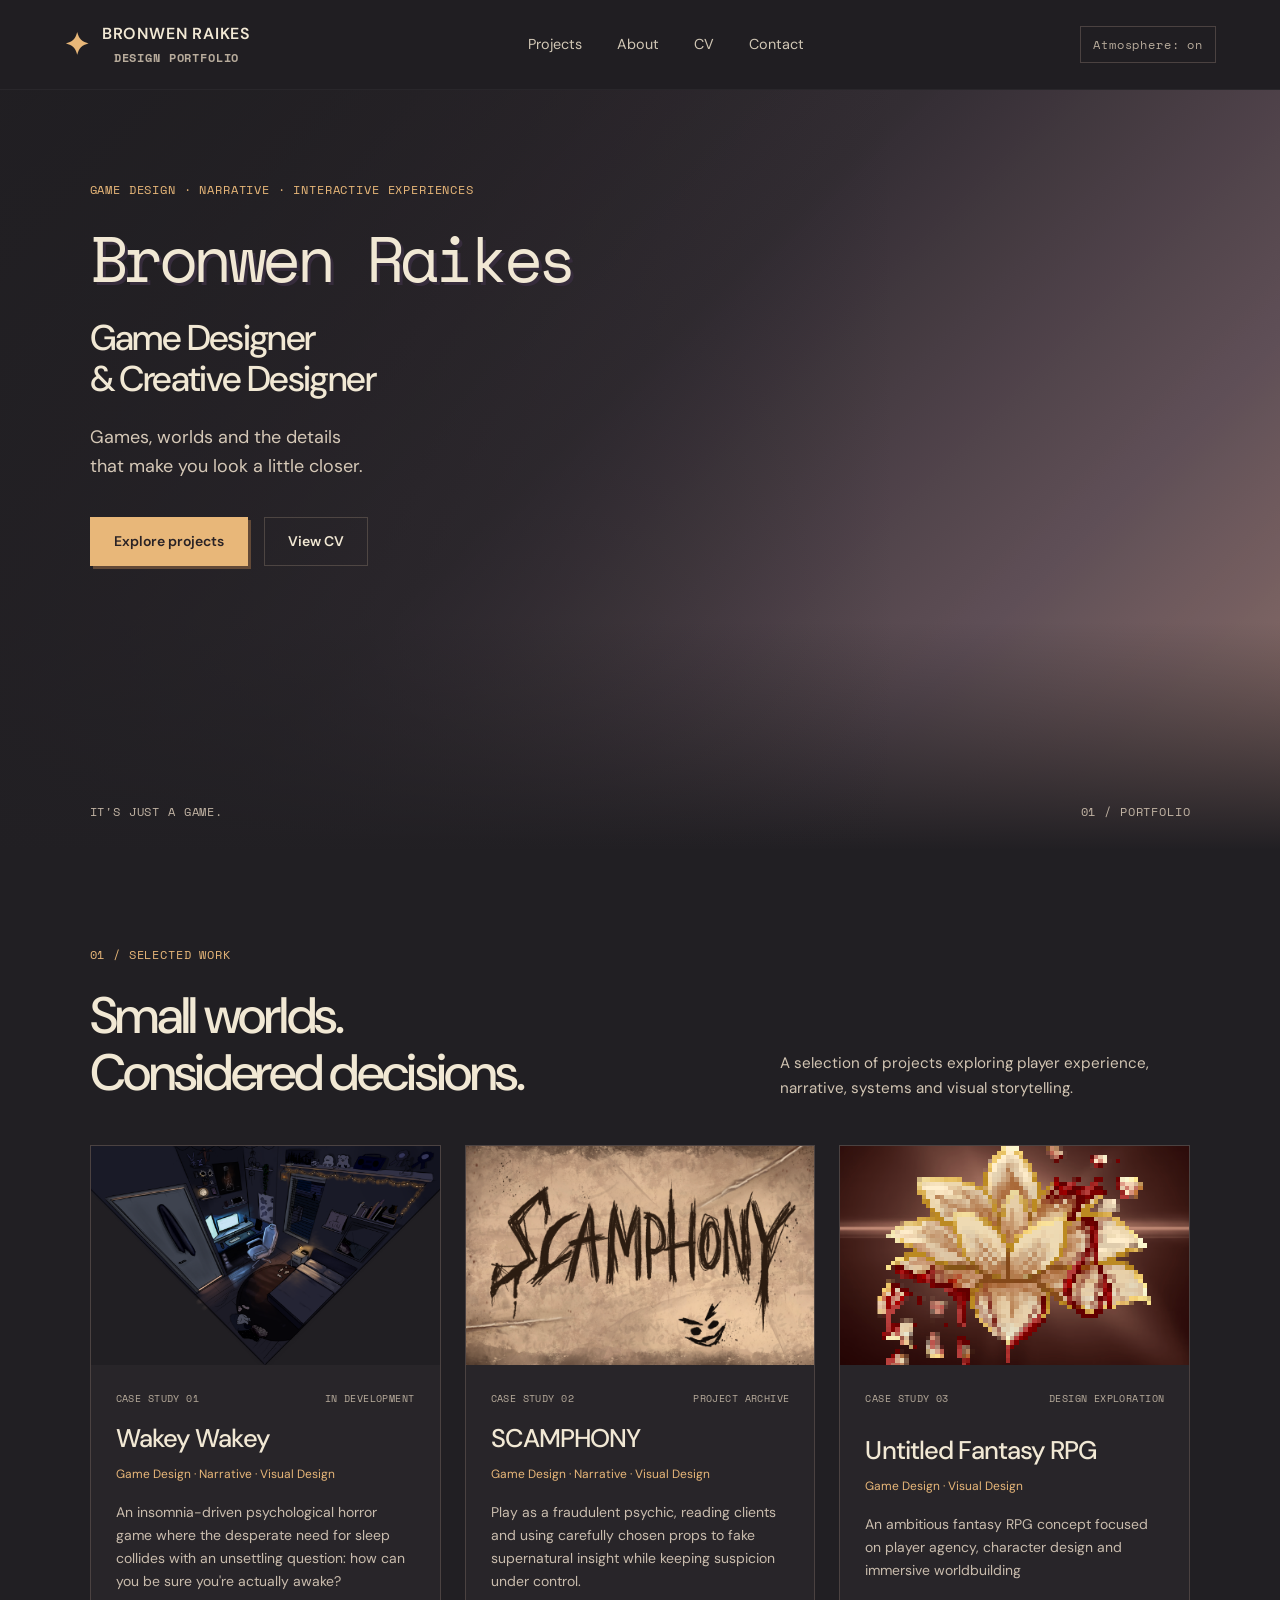
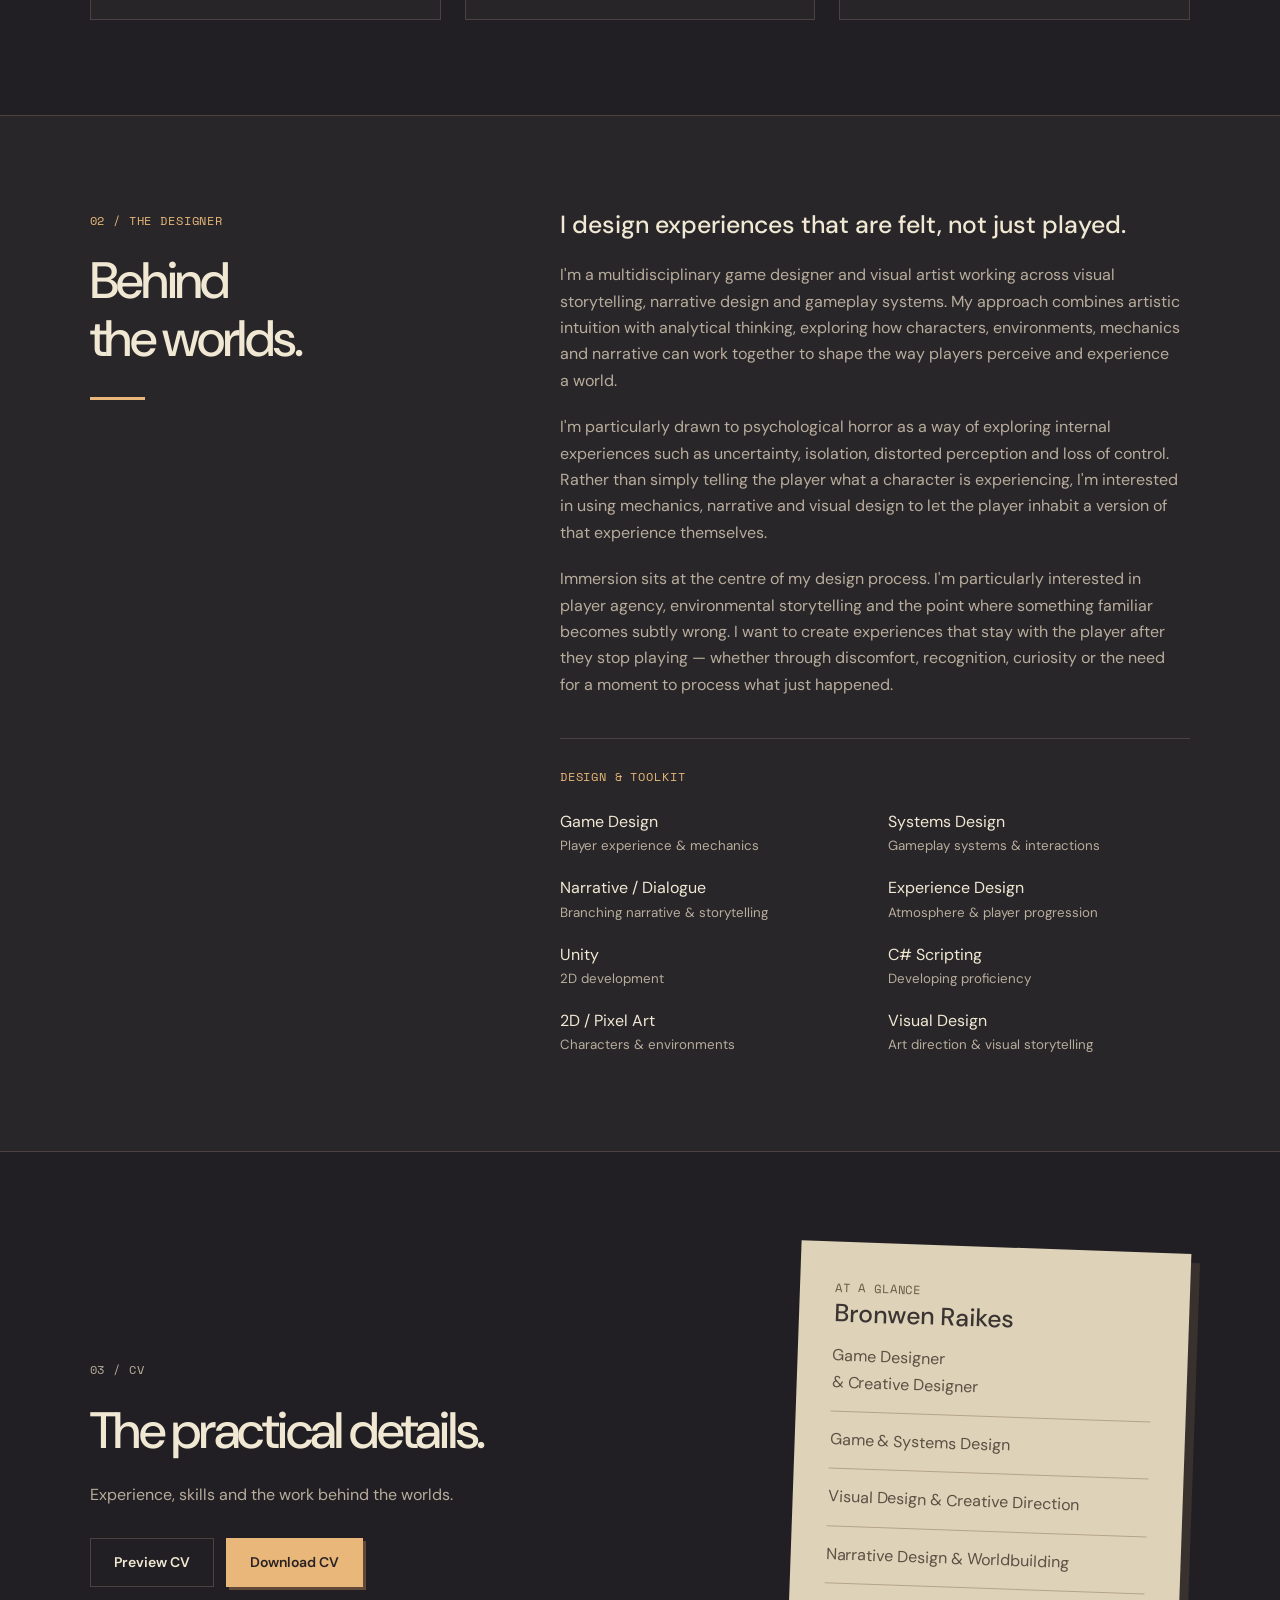
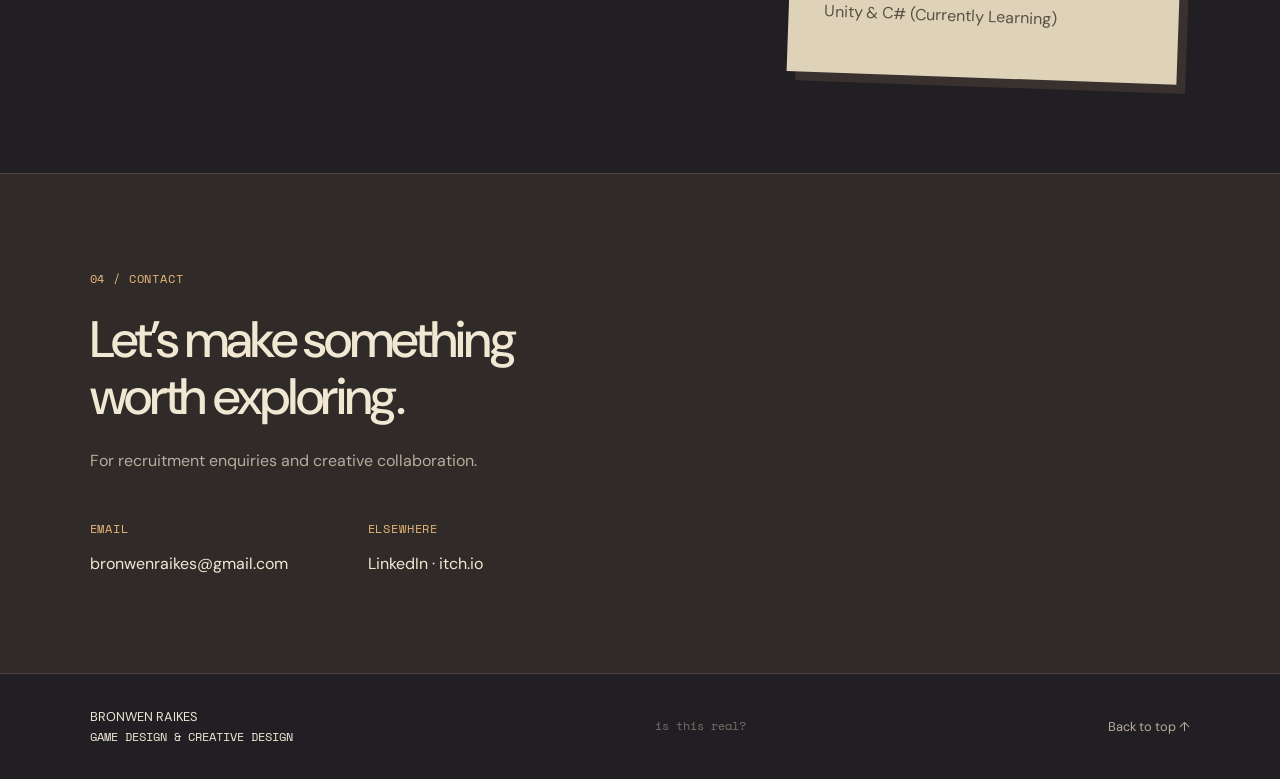
==== index.html @ 789e375d "adding cv to portfolio" ====
<!DOCTYPE html>
<html lang="en">

<head>
  <meta charset="UTF-8">
  <meta name="viewport" content="width=device-width, initial-scale=1.0">

  <title>Bronwen Raikes | Game Design Portfolio</title>

  <link rel="stylesheet" href="style.css">
</head>

<body id="top">

  <a class="skip" href="#main">Skip to content</a>


  <!-- NAVIGATION -->

  <header class="nav">

    <a class="wordmark" href="index.html">
      <span class="mark">✦</span>

      <span>
        BRONWEN RAIKES
        <small class="mini">DESIGN PORTFOLIO</small>
      </span>
    </a>

    <nav aria-label="Main navigation">
      <a href="#projects">Projects</a>
      <a href="#about">About</a>
      <a href="#cv">CV</a>
      <a href="#contact">Contact</a>
    </nav>

    <button class="atmosphere" id="atmosphere" type="button">
      Atmosphere: on
    </button>

  </header>


  <main id="main">


    <!-- HERO -->

    <section class="hero">

      <div class="hero-art" aria-hidden="true"></div>
      <div class="hero-shade" aria-hidden="true"></div>

      <div class="hero-copy">

        <p class="eyebrow">
          GAME DESIGN · NARRATIVE · INTERACTIVE EXPERIENCES
        </p>

        <h1>Bronwen Raikes</h1>

        <h2>
          Game Designer<br>
          &amp; Creative Designer
        </h2>

        <p class="hero-intro">
          Games, worlds and the details<br>
          that make you look a little closer.
        </p>

       
        <div class="hero-actions">

          <a class="button primary" href="#projects">
            Explore projects
          </a>

          <a class="button quiet"
            href="CV_Bronwen_Raikes.pdf"
            target="_blank"
            rel="noopener noreferrer">
            View CV
          </a>

        </div>


      </div>

      <div class="hero-bottom">
        <span>IT'S JUST A GAME.</span>
        <span class="scene-note">01 / PORTFOLIO</span>
      </div>

    </section>


    <!-- PROJECTS -->

    <section class="section" id="projects">

      <div class="section-heading">

        <div>
          <p class="eyebrow">01 / SELECTED WORK</p>

          <h2>
            Small worlds.<br>
            Considered decisions.
          </h2>
        </div>

        <p>
          A selection of projects exploring player experience,
          narrative, systems and visual storytelling.
        </p>

      </div>


      <div class="projects-grid">


        <!-- PROJECT 01 -->

        <a class="project-card" href="projects/project-1.html">

          <div class="project-media">
              <img src="Media/Wakey Wakey/Room.png"
              alt="Wakey Wakey game artwork"
              class="project-thumbnail">
            <span class="media-label">
              PROJECT 01
            </span>

          
            <span class="view">
              View case study →
            </span>

          </div>

          <div class="project-info">

            <div class="card-top">
              <span>CASE STUDY 01</span>
              <span>IN DEVELOPMENT</span>
            </div>

            <h3>Wakey Wakey</h3>

            <p class="role">
              Game Design · Narrative · Visual Design
            </p>

            <p>
              An insomnia-driven psychological horror game where the desperate need for sleep 
              collides with an unsettling question: how can you be sure you're actually awake?
            </p>

            <div class="tags">
              <span>Unity</span>
              <span>2D</span>
              <span>Game Design</span>
              <span>Psychological Horror</span>
            </div>

          </div>

        </a>


        <!-- PROJECT 02 -->

        <a class="project-card" href="projects/project-2.html">

        <div class="project-media media-2">
    <img src="Media/scamphony/TITLE.png"
         alt="SCAMPHONY game artwork"
         class="project-thumbnail">

    <span class="media-label">PROJECT 02</span>

    <span class="view">View case study →</span>
</div>

          <div class="project-info">

            <div class="card-top">
              <span>CASE STUDY 02</span>
              <span>PROJECT ARCHIVE</span>
            </div>

            <h3>SCAMPHONY</h3>

            <p class="role">
              Game Design · Narrative · Visual Design
            </p>

            <p>
              Play as a fraudulent psychic, reading clients and using carefully chosen props 
              to fake supernatural insight while keeping suspicion under control.
            </p>

            <div class="tags">
              <span>Game Design</span>
              <span>Narrative</span>
              <span>Worldbuilding</span>
            </div>

          </div>

        </a>


        <!-- PROJECT 03 -->

        <a class="project-card" href="projects/project-3.html">

          <div class="project-media media-3">
            <img src="Media/rpg-logo.png" alt="Pixel-art flower emblem from the fantasy RPG" 
                class="project-thumbnail">
            <span class="media-label">
              PROJECT 03
            </span>

            <span class="media-center">
              UNTITLED FANTASY RPG
              <small>Visual and interactive development</small>
            </span>

            <span class="view">
              View case study →
            </span>

          </div>

          <div class="project-info">

            <div class="card-top">
              <span>CASE STUDY 03</span>
              <span>DESIGN EXPLORATION</span>
            </div>

            <h3><h3>Untitled Fantasy RPG</h3></h3>

            <p class="role">
              Game Design · Visual Design
            </p>

            <p>
              An ambitious fantasy RPG concept focused on player agency, 
              character design and immersive worldbuilding
            </p>

            <div class="tags">
              <span>Visual Design</span>
              <span>Interaction</span>
              <span>2D Art</span>
            </div>

          </div>

        </a>

      </div>

    </section>


    <!-- ABOUT -->

    <section class="section about" id="about">

      <div class="about-title">

        <p class="eyebrow">
          02 / THE DESIGNER
        </p>

        <h2>
          Behind<br>
          the worlds.
        </h2>

        <span class="little-rule"></span>

      </div>


      <div class="about-copy">

        <h3>
          I design experiences that are felt, not just played.
        </h3>

        <p>
         I'm a multidisciplinary game designer and visual artist working across visual storytelling, 
         narrative design and gameplay systems. My approach combines artistic intuition with 
         analytical thinking, exploring how characters, environments, mechanics and narrative 
         can work together to shape the way players perceive and experience a world.
        </p>

        <p>
         I'm particularly drawn to psychological horror as a way of exploring internal experiences 
         such as uncertainty, isolation, distorted perception and loss of control. Rather than 
         simply telling the player what a character is experiencing, I'm interested in using 
         mechanics, narrative and visual design to let the player inhabit a version of that 
         experience themselves.
        </p>

        <p>
          Immersion sits at the centre of my design process. 
          I'm particularly interested in player agency, environmental storytelling 
          and the point where something familiar becomes subtly wrong. I want to create 
          experiences that stay with the player after they stop playing — whether through 
          discomfort, recognition, curiosity or the need for a moment to process what just happened.
        </p>
    


        <!-- SKILLS -->

        <div class="skills">

          <p class="eyebrow">
            DESIGN &amp; TOOLKIT
          </p>

          <div>

            <span>
              Game Design
              <small>Player experience &amp; mechanics</small>
            </span>

            <span>
              Systems Design
              <small>Gameplay systems &amp; interactions</small>
            </span>

            <span>
              Narrative / Dialogue
              <small>Branching narrative &amp; storytelling</small>
            </span>

            <span>
              Experience Design
              <small>Atmosphere &amp; player progression</small>
            </span>

            <span>
              Unity
              <small>2D development</small>
            </span>

            <span>
              C# Scripting
              <small>Developing proficiency</small>
            </span>

            <span>
              2D / Pixel Art
              <small>Characters &amp; environments</small>
            </span>

            <span>
              Visual Design
              <small>Art direction &amp; visual storytelling</small>
            </span>

          </div>

        </div>

      </div>

    </section>


    <!-- CV -->

    <section class="section cv" id="cv">

      
      <div>

        <p class="eyebrow">
          03 / CV
        </p>

        <h2>
          The practical details.
        </h2>

        <p>
          Experience, skills and the work behind the worlds.
        </p>

        <div class="cv-actions">

          <a class="button quiet"
            href="CV_Bronwen_Raikes.pdf"
            target="_blank"
            rel="noopener noreferrer">
            Preview CV
          </a>

          <a class="button primary"
            href="CV_Bronwen_Raikes.pdf"
            download="Bronwen_Raikes_CV.pdf">
            Download CV
          </a>

        </div>

      </div>



      <div class="cv-sheet">

        <span class="eyebrow">
          AT A GLANCE
        </span>

        <h3>Bronwen Raikes</h3>

        <p>
          Game Designer<br>
          &amp; Creative Designer
        </p>

        <hr>

        <p>Game &amp; Systems Design</p>

        <hr>

        <p>Visual Design &amp; Creative Direction</p>

        <hr>

        <p>Narrative Design &amp; Worldbuilding</p>

        <hr>

        <p>Unity &amp; C# (Currently Learning)</p>



      </div>

    </section>


    <!-- CONTACT -->

    <section class="section contact" id="contact">

      <p class="eyebrow">
        04 / CONTACT
      </p>

      <h2>
        Let’s make something<br>
        worth exploring.
      </h2>

      <p>
        For recruitment enquiries and creative collaboration.
      </p>

      <div class="contact-details">

        <div>
          <span>EMAIL</span>
          <p>
            <a href="mailto:bronwenraikes@gmail.com">bronwenraikes@gmail.com</a>
          </p>
        </div>

        <div>
          <span>ELSEWHERE</span>
          <p>LinkedIn · itch.io</p>
        </div>

      </div>

    </section>


  </main>


  <!-- FOOTER -->

  <footer>

    <a href="index.html">
      BRONWEN RAIKES
      <span>GAME DESIGN &amp; CREATIVE DESIGN</span>
    </a>

   <span class="world-note" id="world-note"></span>

    <a href="#top">
      Back to top ↑
    </a>

  </footer>


  <script src="script.js"></script>

</body>
</html>
---- style.css ----
@import url('https://fonts.googleapis.com/css2?family=DM+Sans:wght@400;500;600;700&family=Space+Mono:wght@400;700&display=swap');
/* COLORS / VARIABLES */
:root {
    --bg: #211f23;
    --surface: #2b282b;
    --cream: #f1e8d4;
    --muted: #b8ac9c;
    --amber: #e8b779;
    --line: #4b4241;
    --green: #92977c;
}
/* BASIC PAGE STYLES */
* {
    box-sizing: border-box;
}

html {
    scroll-behavior: smooth;
    scroll-padding-top: 100px;
}

body {
    margin: 0;
    background: var(--bg);
    color: var(--cream);
    font-family: 'DM Sans', sans-serif;
    font-size: 16px;
    line-height: 1.65;
}

a {
    color: inherit;
    text-decoration: none;
}

button {
    font: inherit;
}

h1,
h2,
h3,
p {
    margin: 0;
}

h1,
h2,
h3 {
    line-height: 1.12;
    font-weight: 500;
}

h2 {
    font-size: clamp(2.25rem, 4vw, 3.4rem);
    letter-spacing: -.045em;
}

h3 {
    font-size: 1.55rem;
}

a:focus-visible,
button:focus-visible {
    outline: 2px solid var(--amber);
    outline-offset: 6px;
}

::selection {
    background: var(--amber);
    color: var(--bg);
}
/* SMALL TEXT STYLES */
.eyebrow,
.mini,
.card-top,
.tags,
.media-label,
.media-center,
.view,
.hero-bottom,
.atmosphere,
.contact-details > div > span {
    font-family: 'Space Mono', monospace;
    font-size: .75rem;
    letter-spacing: .07em;
}

.eyebrow {
    color: var(--amber);
    margin-bottom: 22px;
}

.muted {
    color: var(--muted);
}
/* NAVIGATION */
.nav {
    height: 90px;
    display: flex;
    align-items: center;
    justify-content: space-between;
    padding: 0 5%;
    background: #211f23f5;
    position: sticky;
    top: 0;
    z-index: 10;
    border-bottom: 1px solid #ffffff0a;
}

.wordmark {
    font-size: 1rem;
    font-weight: 600;
    letter-spacing: .05em;
    display: flex;
    align-items: center;
    gap: 12px;
}

.mark {
    color: var(--amber);
    font-size: 30px;
}

.mini {
    display: block;
    color: var(--muted);
    margin-left: 12px;
}

.nav nav {
    display: flex;
    gap: 35px;
}

.nav nav a {
    font-size: .9rem;
    color: #d2c8b6;
    padding: 10px 0;
    position: relative;
}

.nav nav a:after {
    content: '';
    position: absolute;
    bottom: 4px;
    left: 0;
    width: 0;
    height: 2px;
    background: var(--amber);
    transition: width .2s;
}

.nav nav a:hover:after {
    width: 100%;
}

.atmosphere {
    background: none;
    color: var(--muted);
    border: 1px solid var(--line);
    padding: 8px 12px;
    cursor: pointer;
}
/* HERO */
.hero {
    height: min(760px, calc(100svh - 90px));
    min-height: 590px;
    position: relative;
    overflow: hidden;
}

.hero-art {
    position: absolute;
    inset: 0;
    background:
        linear-gradient(
            180deg,
            transparent 0 54%,
            #17171d 55% 100%
        ),
        radial-gradient(
            circle at 72% 34%,
            #e6b87c55 0 2%,
            transparent 3%
        ),
        linear-gradient(
            180deg,
            #4b4a62 0%,
            #756270 42%,
            #b07a69 63%,
            #29242a 64%
        );
    image-rendering: pixelated;
}

.hero-art:before {
    content: "";
    position: absolute;
    left: 57%;
    bottom: 17%;
    width: 270px;
    height: 235px;
    background: #28242a;
    box-shadow:
        -170px 45px 0 -35px #302b2d,
        220px 65px 0 -55px #242227;
}

.hero-art:after {
    content: "";
    position: absolute;
    left: 61%;
    bottom: 28%;
    width: 34px;
    height: 42px;
    background: #e8b779;
    box-shadow:
        70px 0 #d99c61,
        140px 18px #e8b779,
        -145px 55px #d99c61,
        225px 72px #e8b779;
}

.hero-shade {
    position: absolute;
    inset: 0;
    background:
        linear-gradient(
            90deg,
            #211f23dd 0%,
            #211f2370 38%,
            transparent 70%
        ),
        linear-gradient(
            0deg,
            #211f23 0%,
            transparent 30%
        );
}

.hero-copy {
    position: relative;
    padding: 90px 7% 80px;
    width: 70%;
    max-width: 1000px;
}

.hero h1 {
    font-family: 'Space Mono', monospace;
    font-size: clamp(2.7rem, 5vw, 5rem);
    letter-spacing: -.07em;
    margin-bottom: 25px;
    text-shadow: 3px 3px #362c3c;
}

.hero h2 {
    font-size: clamp(1.55rem, 2.8vw, 2.5rem);
}

.hero-intro {
    margin-top: 24px;
    color: #d5c8b7;
    font-size: 1.125rem;
}

.hero-actions {
    display: flex;
    gap: 16px;
    margin-top: 35px;
}
/* BUTTONS */
.button {
    display: inline-flex;
    justify-content: center;
    align-items: center;
    min-height: 48px;
    padding: 12px 23px;
    border: 1px solid var(--line);
    font-size: .875rem;
    font-weight: 600;
    transition: .2s;
    cursor: pointer;
}

.button:hover {
    background: #ffffff09;
    transform: translateY(-2px);
}

.button.primary {
    background: var(--amber);
    color: #292225;
    border-color: var(--amber);
    box-shadow: 3px 3px 0 #624937;
}

.button.quiet {
    border-color: #9d897955;
}

.disabled {
    pointer-events: none;
    opacity: .5;
}

.hero-bottom {
    position: absolute;
    bottom: 28px;
    left: 7%;
    right: 7%;
    display: flex;
    justify-content: space-between;
    color: #c2b4a4;
}
/* GENERAL SECTIONS */
.section {
    padding: 95px 7%;
}

.section-heading {
    display: flex;
    justify-content: space-between;
    align-items: flex-end;
    gap: 40px;
    margin-bottom: 44px;
}

.section-heading > p {
    max-width: 410px;
    color: #d2c5b3;
    font-size: .95rem;
}
/* PROJECT CARDS */
.projects-grid {
    display: grid;
    grid-template-columns: repeat(3, 1fr);
    gap: 25px;
}

.project-card {
    display: block;
    border: 1px solid var(--line);
    background: var(--surface);
    transition: .25s;
}

.project-card:hover {
    transform: translateY(-6px);
    border-color: var(--amber);
}

.project-media {
    height: 235px;
    position: relative;
    overflow: hidden;
    background:
        repeating-linear-gradient(
            0deg,
            transparent 0 39px,
            #d2b99209 40px
        ),
        repeating-linear-gradient(
            90deg,
            transparent 0 39px,
            #d2b99209 40px
        ),
        #3c363a;
}

.media-2 {
    background-color: #353c36;
}

.media-3 {
    background-color: #493a36;
}

.media-label {
    position: absolute;
    left: 20px;
    top: 18px;
    color: #d9c6ac;
}

.media-center {
    position: absolute;
    inset: 35% 20px auto;
    text-align: center;
    letter-spacing: .13em;
    color: #dac9af;
}

.media-center small {
    display: block;
    font-family: 'DM Sans';
    font-size: .8rem;
    letter-spacing: 0;
    margin-top: 14px;
    color: #b0a18f;
}

.view {
    position: absolute;
    bottom: 16px;
    right: 18px;
    background: #201f2380;
    padding: 6px 12px;
    color: var(--amber);
}

.project-info {
    padding: 24px;
}

.card-top {
    display: flex;
    justify-content: space-between;
    color: var(--muted);
    gap: 6px;
    margin-bottom: 18px;
}

.project-info h3 {
    margin-bottom: 10px;
}

.project-info p {
    color: var(--muted);
    font-size: .875rem;
}

.project-info .role {
    color: var(--cream);
    font-size: .8rem;
    margin-bottom: 12px;
}

.tags {
    display: flex;
    gap: 6px;
    flex-wrap: wrap;
    margin-top: 22px;
}

.tags span {
    border: 1px solid #71635555;
    padding: 3px 8px;
}
/* ABOUT */
.about {
    display: grid;
    grid-template-columns: 1fr 1.75fr;
    gap: 10%;
    background: #282629;
    border-top: 1px solid var(--line);
    border-bottom: 1px solid var(--line);
}

.little-rule {
    display: block;
    width: 55px;
    height: 3px;
    background: var(--amber);
    margin-top: 30px;
}

.about-copy h3 {
    margin-bottom: 24px;
}

.about-copy > p {
    color: var(--muted);
    margin-bottom: 20px;
    max-width: 620px;
}

.skills {
    margin-top: 40px;
    padding-top: 28px;
    border-top: 1px solid var(--line);
}

.skills > div {
    display: grid;
    grid-template-columns: repeat(2, 1fr);
    gap: 18px 25px;
}

.skills small {
    display: block;
    color: var(--muted);
}
/* CV */
.cv {
    display: grid;
    grid-template-columns: 1.5fr 1fr;
    gap: 10%;
    align-items: center;
}

.cv p {
    margin-top: 22px;
    color: var(--muted);
}

.cv-actions {
    display: flex;
    gap: 12px;
    flex-wrap: wrap;
    margin-top: 30px;
}

.cv-sheet {
    background: #ded2b8;
    color: #3a3432;
    padding: 32px 35px;
    box-shadow: 9px 9px 0 #38312e;
    transform: rotate(2deg);
    max-width: 390px;
}

.cv-sheet .eyebrow {
    color: #685744;
}

.cv-sheet p {
    color: #5b5044;
    margin: 15px 0;
}

.cv-sheet hr {
    border: 0;
    border-top: 1px solid #b5a48c;
}
/* CONTACT */
.contact {
    background: #302b29;
    border-top: 1px solid var(--line);
}

.contact > p:not(.eyebrow) {
    margin-top: 23px;
    color: var(--muted);
}

.contact-details {
    display: flex;
    gap: 80px;
    margin-top: 40px;
}

.contact-details > div > span {
    color: var(--amber);
}

.contact-details p {
    margin-top: 10px;
}
/* FOOTER */
footer {
    padding: 32px 7%;
    display: flex;
    justify-content: space-between;
    gap: 25px;
    align-items: center;
    border-top: 1px solid var(--line);
    font-size: .8rem;
    color: var(--muted);
}

footer > a:first-child {
    color: var(--cream);
}

footer span {
    display: block;
    font-family: 'Space Mono', monospace;
    font-size: .75rem;
}

.world-note {
    opacity: .55;
}

.skip {
    position: fixed;
    top: -100px;
    z-index: 20;
    padding: 12px;
    background: var(--amber);
    color: var(--bg);
}

.skip:focus {
    top: 10px;
}
/* CASE STUDY */
.study-hero {
    padding: 55px 7% 60px;
    background: linear-gradient(120deg, #3d333a, #28292b);
}

.back {
    font-size: .875rem;
    display: block;
    color: var(--muted);
    margin-bottom: 40px;
}

.study-hero h1 {
    font-size: clamp(2.3rem, 5vw, 4.5rem);
}

.study-hero > p:not(.eyebrow) {
    margin-top: 25px;
    max-width: 650px;
    color: var(--muted);
}

.study-layout {
    display: grid;
    grid-template-columns: 220px minmax(0, 1fr);
    gap: 70px;
    padding: 70px 7%;
}

.study-layout aside {
    position: sticky;
    top: 130px;
    align-self: start;
    border-left: 1px solid var(--line);
    padding-left: 22px;
}

.study-layout aside a {
    display: block;
    font-size: .8rem;
    color: var(--muted);
    margin: 13px 0;
}

.study-section {
    padding: 15px 0 40px;
    margin-bottom: 25px;
    border-bottom: 1px solid var(--line);
}

.study-section h2 {
    font-size: 2rem;
}
/* Space between subsections inside Design Decisions */
.study-section h3 {
    margin-top: 48px;
}

.placeholder {
    color: var(--muted);
    margin-top: 24px;
    max-width: 750px;
}

.study-media > div {
    height: 300px;
    display: grid;
    place-items: center;
    background: #353134;
    border: 1px dashed #756151;
    font-family: 'Space Mono';
    font-size: .75rem;
    text-align: center;
    padding: 25px;
    color: var(--amber);
}
/* SCAMPHONY */
.scamphony-hero {
    background: none;
    padding-top: 35px;
    padding-bottom: 35px;
}

.scamphony-title {
    position: relative;
    isolation: isolate;
    display: flex;
    align-items: center;
    justify-content: center;
    box-sizing: border-box;
    width: 100%;
    max-width: 1150px;
    min-height: 330px;
    margin: 30px auto;
    padding: 40px 30px;
}

.scamphony-title::before {
    content: "";
    position: absolute;
    inset: 0;
    background: url("Media/scamphony/scamphony-paper.png")
                center / cover no-repeat;
    -webkit-mask-image: linear-gradient(
        to right,
        transparent 0%,
        black 12%,
        black 88%,
        transparent 100%
    );
    mask-image: linear-gradient(
        to right,
        transparent 0%,
        black 12%,
        black 88%,
        transparent 100%
    );
    z-index: -1;
}

.scamphony-title img {
    display: block;
    width: 90%;
    max-width: 850px;
    height: auto;
    margin: 0 auto;
}
/* ATMOSPHERE / UNEASY EFFECTS */
.ambient-off * {
    animation: none !important;
    transition: none !important;
}

.uneasy .hero-art {
    filter: saturate(.7) contrast(1.05);
}
/* TABLET */
@media (max-width: 1000px) {
    .mini {
        display: none;
    }
    .nav nav {
        gap: 22px;
    }
    .hero-copy {
        width: 85%;
    }
    .section {
        padding: 70px 6%;
    }
    .projects-grid {
        gap: 15px;
    }
    .study-layout {
        gap: 35px;
        grid-template-columns: 190px 1fr;
    }
}
/* MOBILE */
@media (max-width: 700px) {
    .nav {
        height: auto;
        min-height: 105px;
        flex-wrap: wrap;
        padding: 14px 6%;
    }
    .nav nav {
        order: 3;
        width: 100%;
        justify-content: space-between;
        margin-top: 7px;
    }
    .hero {
        height: 640px;
        min-height: 0;
    }
    .hero-copy {
        padding: 65px 7%;
        width: 100%;
    }
    .hero h1 {
        font-size: 2.8rem;
    }
    .hero h2 {
        font-size: 1.7rem;
    }
    .section {
        padding: 60px 6%;
    }
    .section-heading {
        display: block;
    }
    .section-heading > p {
        margin-top: 25px;
    }
    .projects-grid {
        grid-template-columns: 1fr;
        gap: 28px;
    }
    .about {
        grid-template-columns: 1fr;
        gap: 35px;
    }
    .cv {
        grid-template-columns: 1fr;
        gap: 50px;
    }
    .contact-details {
        flex-direction: column;
        gap: 25px;
    }
    footer {
        flex-wrap: wrap;
    }
    .world-note {
        order: 3;
        width: 100%;
    }
    .study-layout {
        display: block;
        padding: 40px 6%;
    }
    .study-layout aside {
        position: static;
        border-left: 0;
        border-bottom: 1px solid var(--line);
        padding: 0 0 25px;
        margin-bottom: 35px;
    }
}
/* REDUCED MOTION */
@media (prefers-reduced-motion: reduce) {
    html {
        scroll-behavior: auto;
    }
    *,
    *:before,
    *:after {
        animation: none !important;
        transition: none !important;
    }
}
/* WAKEY WAKEY CASE STUDY */
/* Character stays anchored to the hero divider. */
.study-hero {
    position: relative;
    overflow: visible;
}

.wakey-hero-character {
    position: absolute;
    width: 500px;
    max-width: none;
    height: auto;
    left: max(500px, calc(50% + 300px));
    bottom: -180px;
    z-index: 5;
    pointer-events: none;
}
/* Readable paragraphs without restricting the artwork. */
.study-layout article .study-section p {
    max-width: 72ch;
}
/* Prevent the fixed-width character creating horizontal scrolling. */
body {
    overflow-x: clip;
}
/* Visual development: two concepts above one larger room image. */
.wakey-development {
    width: 100%;
    max-width: 1000px;
    margin: 32px 0 48px;
}

.wakey-development-row {
    display: grid;
    grid-template-columns: 1fr 1.5fr;
    gap: 20px;
    align-items: start;
}

.wakey-development-row img {
    width: 100%;
    height: 320px;
    object-fit: contain;
    object-position: top;
}

.wakey-development figure {
    margin: 0;
    min-width: 0;
}

.wakey-development img {
    display: block;
    width: 100%;
    max-width: none;
    height: auto;
    border: 1px solid #423b39;
}

.wakey-development figure.wakey-development-final {
    margin-top: 40px;
}

.wakey-development figcaption {
    margin-top: 10px;
    color: #b8ab97;
    font-size: .82rem;
    line-height: 1.5;
}

@media (max-width: 650px) {
    .wakey-development-row {
        grid-template-columns: 1fr;
    }
}
/* WAKEY WAKEY CHARACTER ANIMATION */
.wakey-animation {
    width: 640px;
    max-width: 100%;
}

.wakey-animation img {
    width: 100%;
    height: auto;
    image-rendering: pixelated;
}
/* WAKEY WAKEY GAMEPLAY PROTOTYPE */
.wakey-prototype {
    width: 100%;
    max-width: 900px;
    margin: 32px 0 48px;
}

.wakey-prototype video {
    display: block;
    width: 100%;
    height: auto;
    border: 1px solid #423b39;
}

.wakey-prototype figcaption {
    margin-top: 10px;
    color: #b8ab97;
    font-size: 0.82rem;
}
/* Wakey Wakey character — smaller laptop screens */
@media (max-width: 1200px) {
    .wakey-hero-character {
        left: auto;
        right: 0;
        width: min(500px, 42vw);
    }
}
/* TEMPORARY HOMEPAGE HERO */

.hero-art {
    background: linear-gradient(
        135deg,
        #211f23 0%,
        #393039 45%,
        #66505a 75%,
        #9a7067 100%
    );
}

.hero-art::before,
.hero-art::after {
    display: none;
}

.project-thumbnail {
    display: block;
    width: 100%;
    height: 100%;
    object-fit: contain;
    image-rendering: pixelated;
}

/* =========================
   HOMEPAGE PROJECT REDESIGN
   ========================= */

.projects-grid {
    grid-template-columns: repeat(3, minmax(0, 1fr));
    gap: 24px;
    align-items: stretch;
}

.project-card {
    display: flex;
    flex-direction: column;
    overflow: hidden;
    background: #282529;
    border: 1px solid #4b4241;
    transition: transform .25s, border-color .25s;
}

.project-card:hover {
    transform: translateY(-4px);
    border-color: var(--amber);
}

/* Artwork */

.project-media {
    height: auto;
    aspect-ratio: 16 / 10;
    background: #211f23;
    overflow: hidden;
}

.project-thumbnail {
    display: block;
    width: 100%;
    height: 100%;
    object-fit: cover;
    image-rendering: auto;
}

/* Individual artwork positioning */

.media-2 .project-thumbnail {
    object-position: center;
}

.media-3 .project-thumbnail {
    object-position: center;
    image-rendering: pixelated;
}

/* Remove labels from the artwork */

.project-media .media-label,
.project-media .media-center,
.project-media .view {
    display: none;
}

/* Project information */

.project-info {
    display: flex;
    flex-direction: column;
    flex: 1;
    padding: 25px;
}

.card-top {
    margin-bottom: 18px;
    font-size: .65rem;
    letter-spacing: .04em;
}

.project-info h3 {
    font-size: clamp(1.4rem, 2vw, 1.8rem);
    letter-spacing: -.035em;
    margin-bottom: 12px;
}

.project-info .role {
    font-size: .75rem;
    color: var(--amber);
    margin-bottom: 16px;
}

.project-info p:not(.role) {
    font-size: .875rem;
    line-height: 1.65;
    color: #c9bcad;
}

/* Hide tags for a cleaner first impression */

.project-info .tags {
    display: none;
}

/* Responsive layout */

@media (max-width: 1000px) {
    .projects-grid {
        grid-template-columns: repeat(2, minmax(0, 1fr));
    }
}

@media (max-width: 700px) {
    .projects-grid {
        grid-template-columns: 1fr;
    }

    .project-media {
        aspect-ratio: 16 / 9;
    }

    .project-info {
        padding: 22px;
    }
}
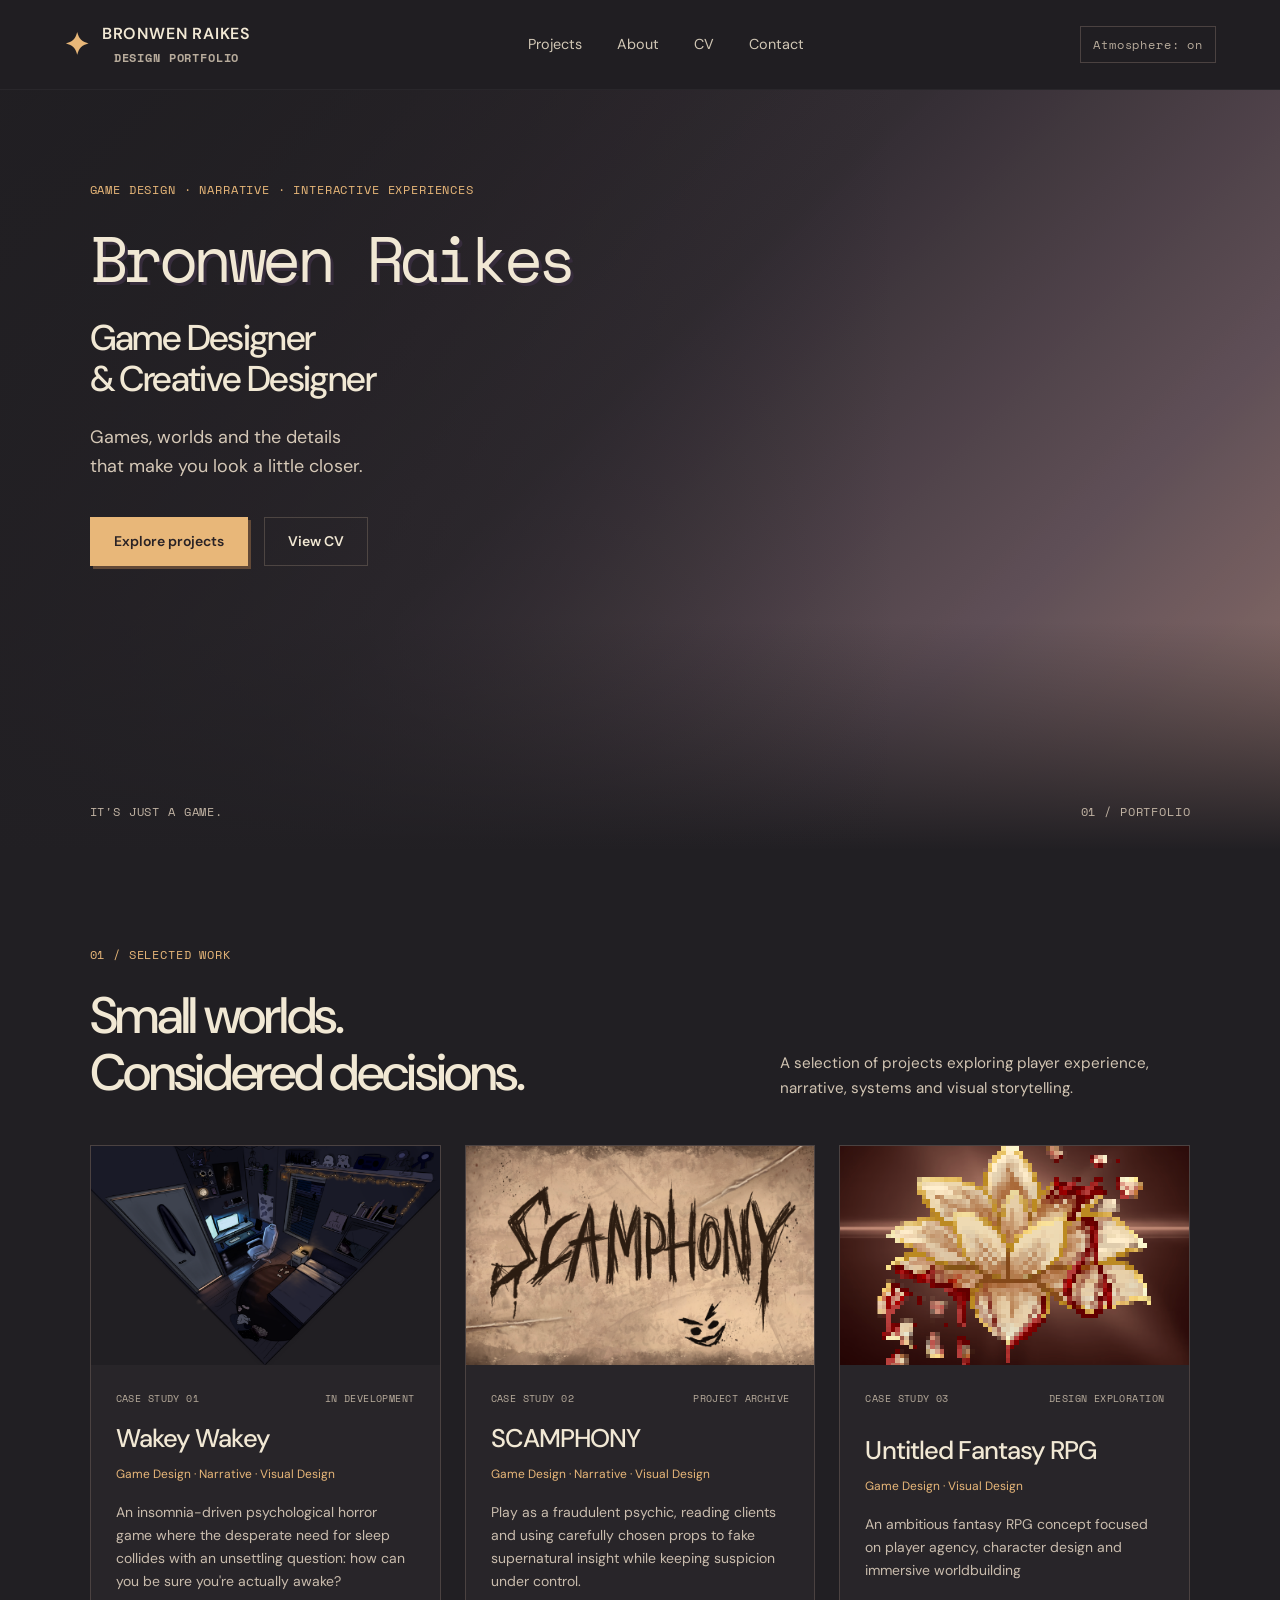
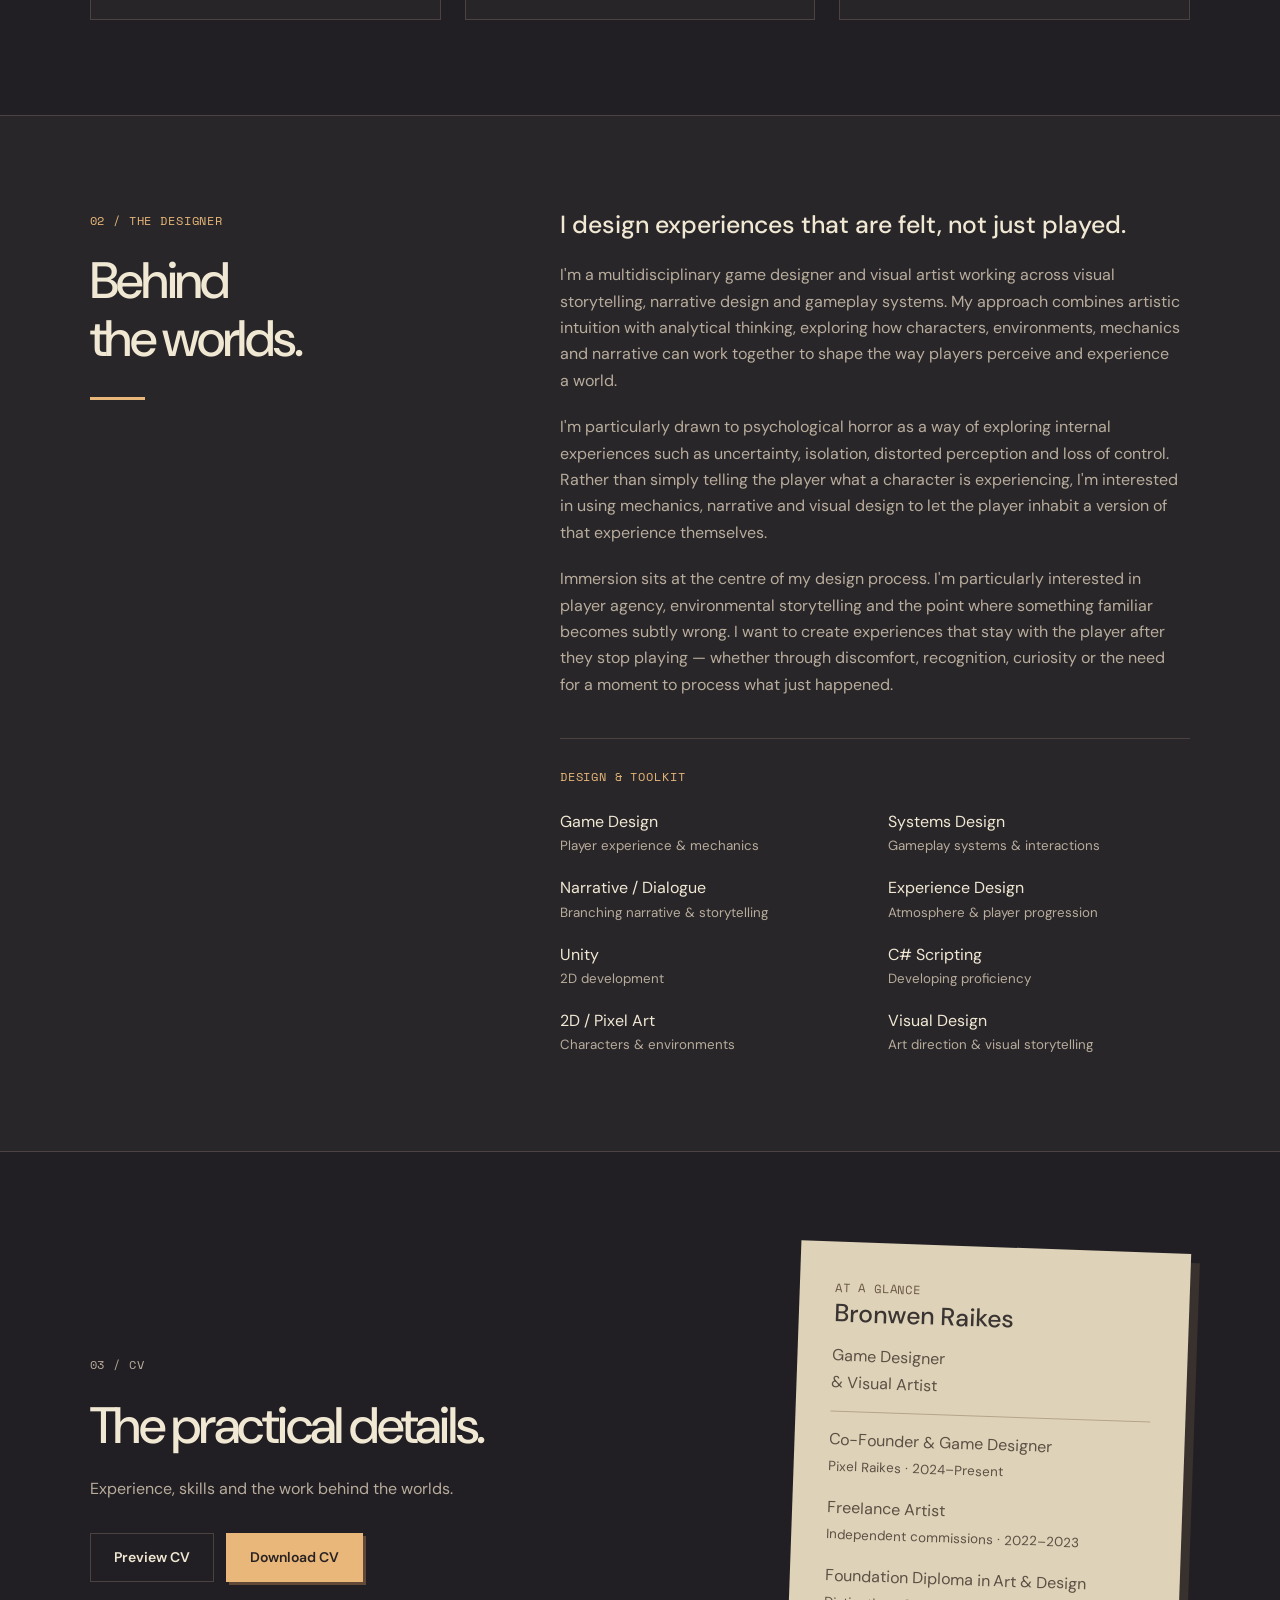
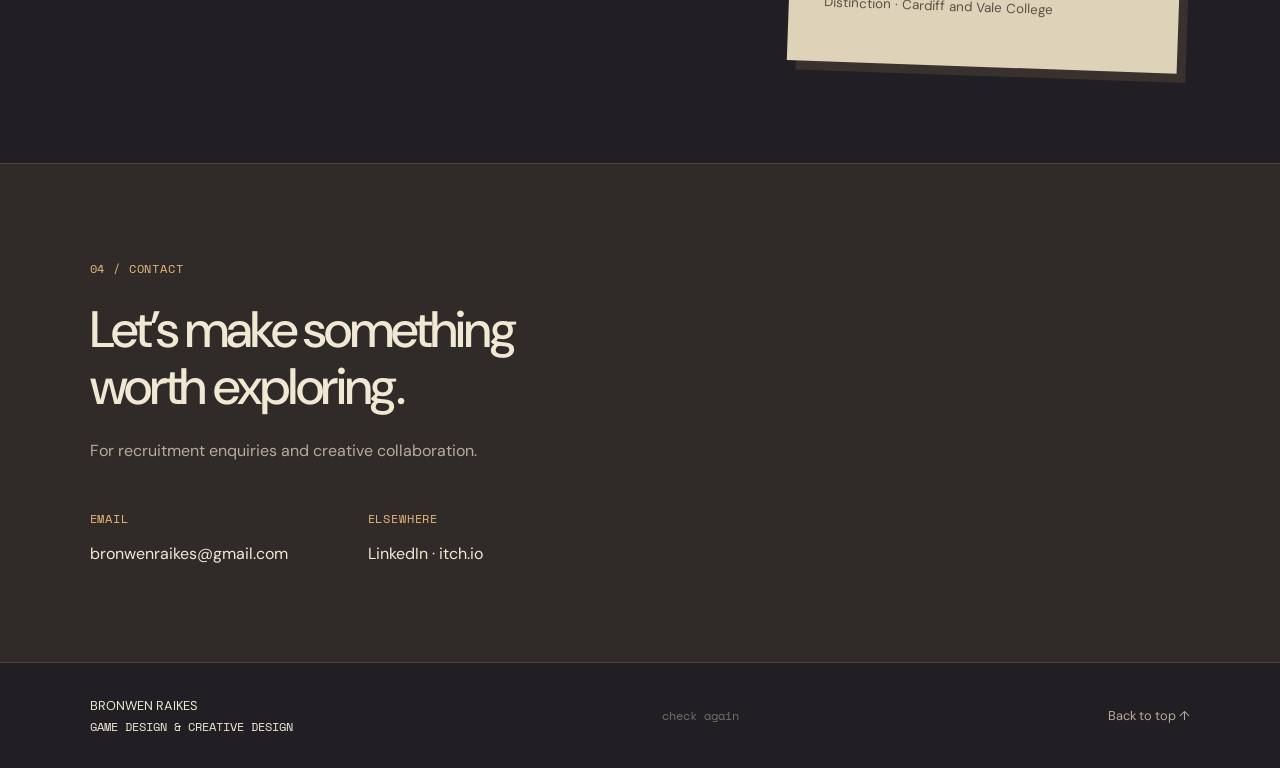
==== commit 89653e7b: "modified at a glance" ====
--- a/index.html
+++ b/index.html
@@ -420,6 +420,7 @@
 
 
 
+
       <div class="cv-sheet">
 
         <span class="eyebrow">
@@ -430,28 +431,31 @@
 
         <p>
           Game Designer<br>
-          &amp; Creative Designer
+          &amp; Visual Artist
         </p>
 
         <hr>
 
-        <p>Game &amp; Systems Design</p>
-
-        <hr>
-
-        <p>Visual Design &amp; Creative Direction</p>
-
-        <hr>
-
-        <p>Narrative Design &amp; Worldbuilding</p>
-
-        <hr>
-
-        <p>Unity &amp; C# (Currently Learning)</p>
-
-
-
-      </div>
+        <p>
+          Co-Founder &amp; Game Designer
+          <br>
+          <small>Pixel Raikes · 2024–Present</small>
+        </p>
+
+        <p>
+          Freelance Artist
+          <br>
+          <small>Independent commissions · 2022–2023</small>
+        </p>
+
+        <p>
+          Foundation Diploma in Art &amp; Design
+          <br>
+          <small>Distinction · Cardiff and Vale College</small>
+        </p>
+
+      </div>
+
 
     </section>
 
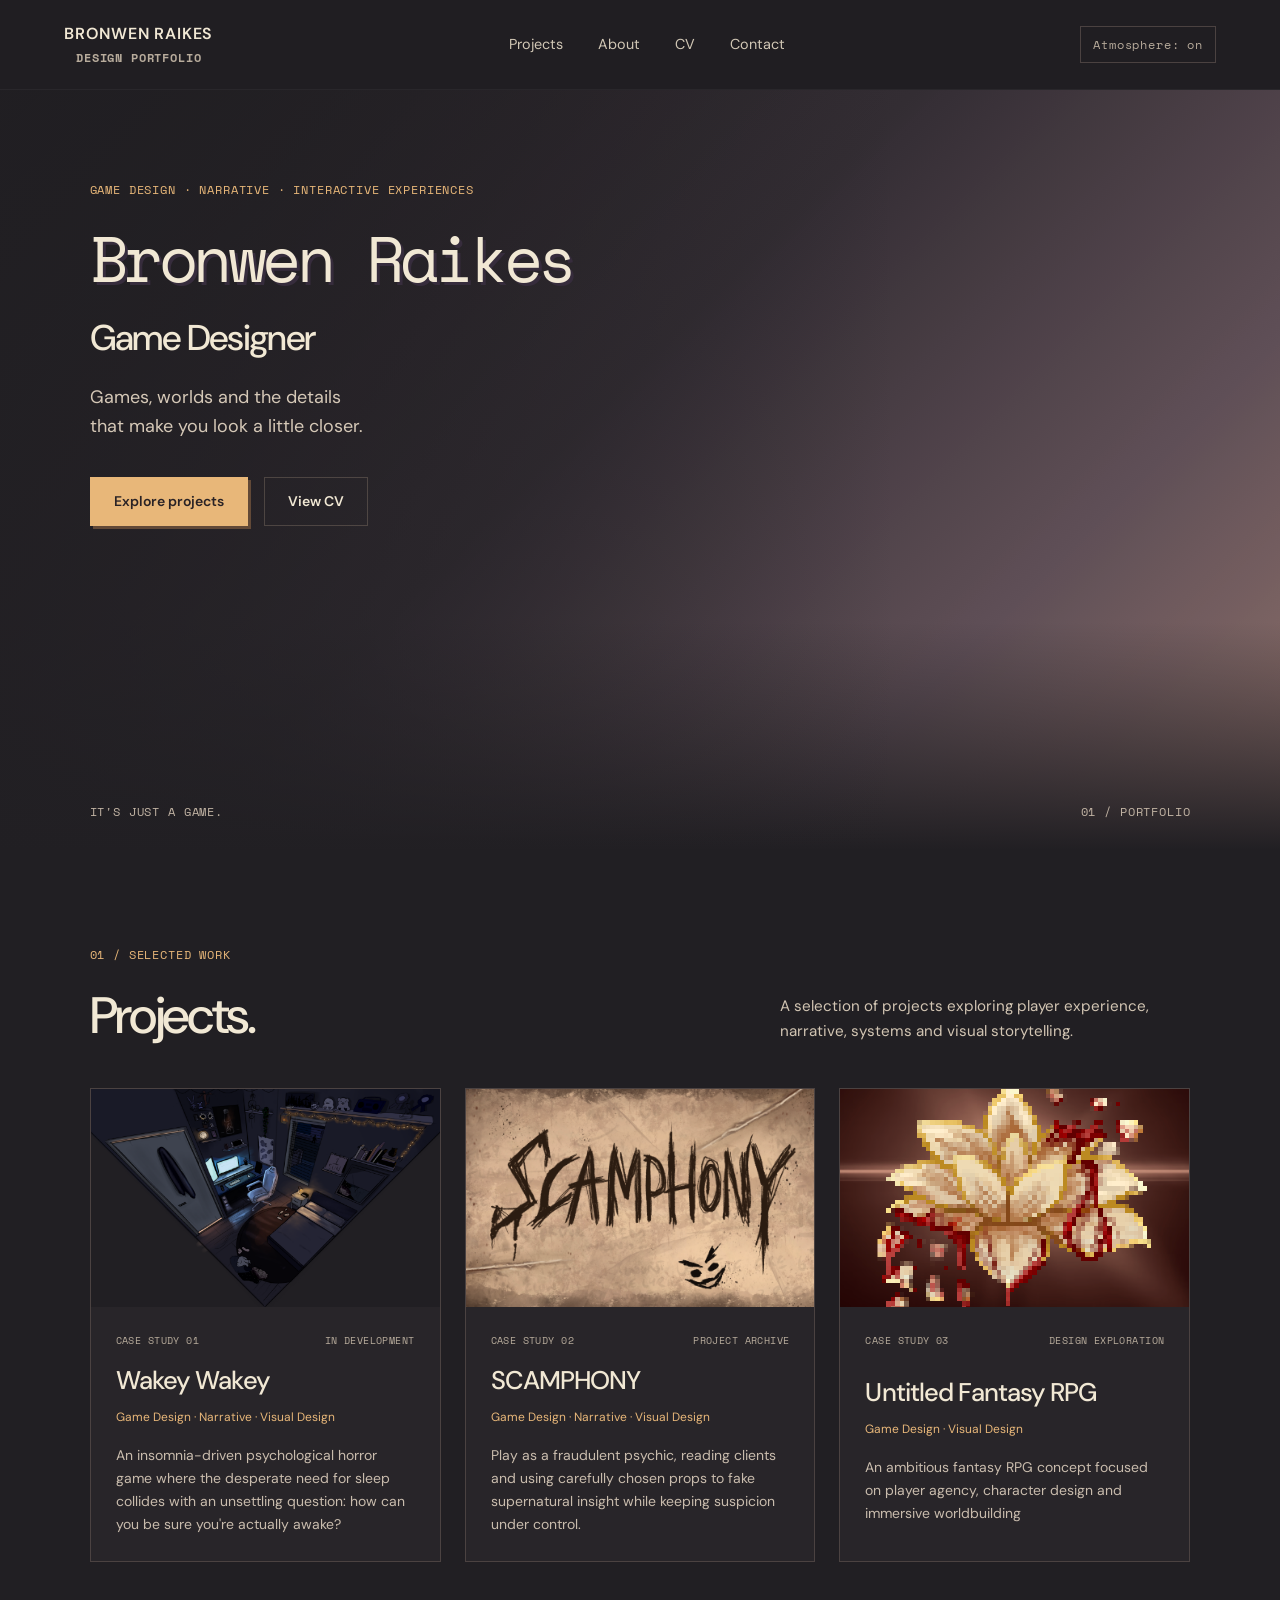
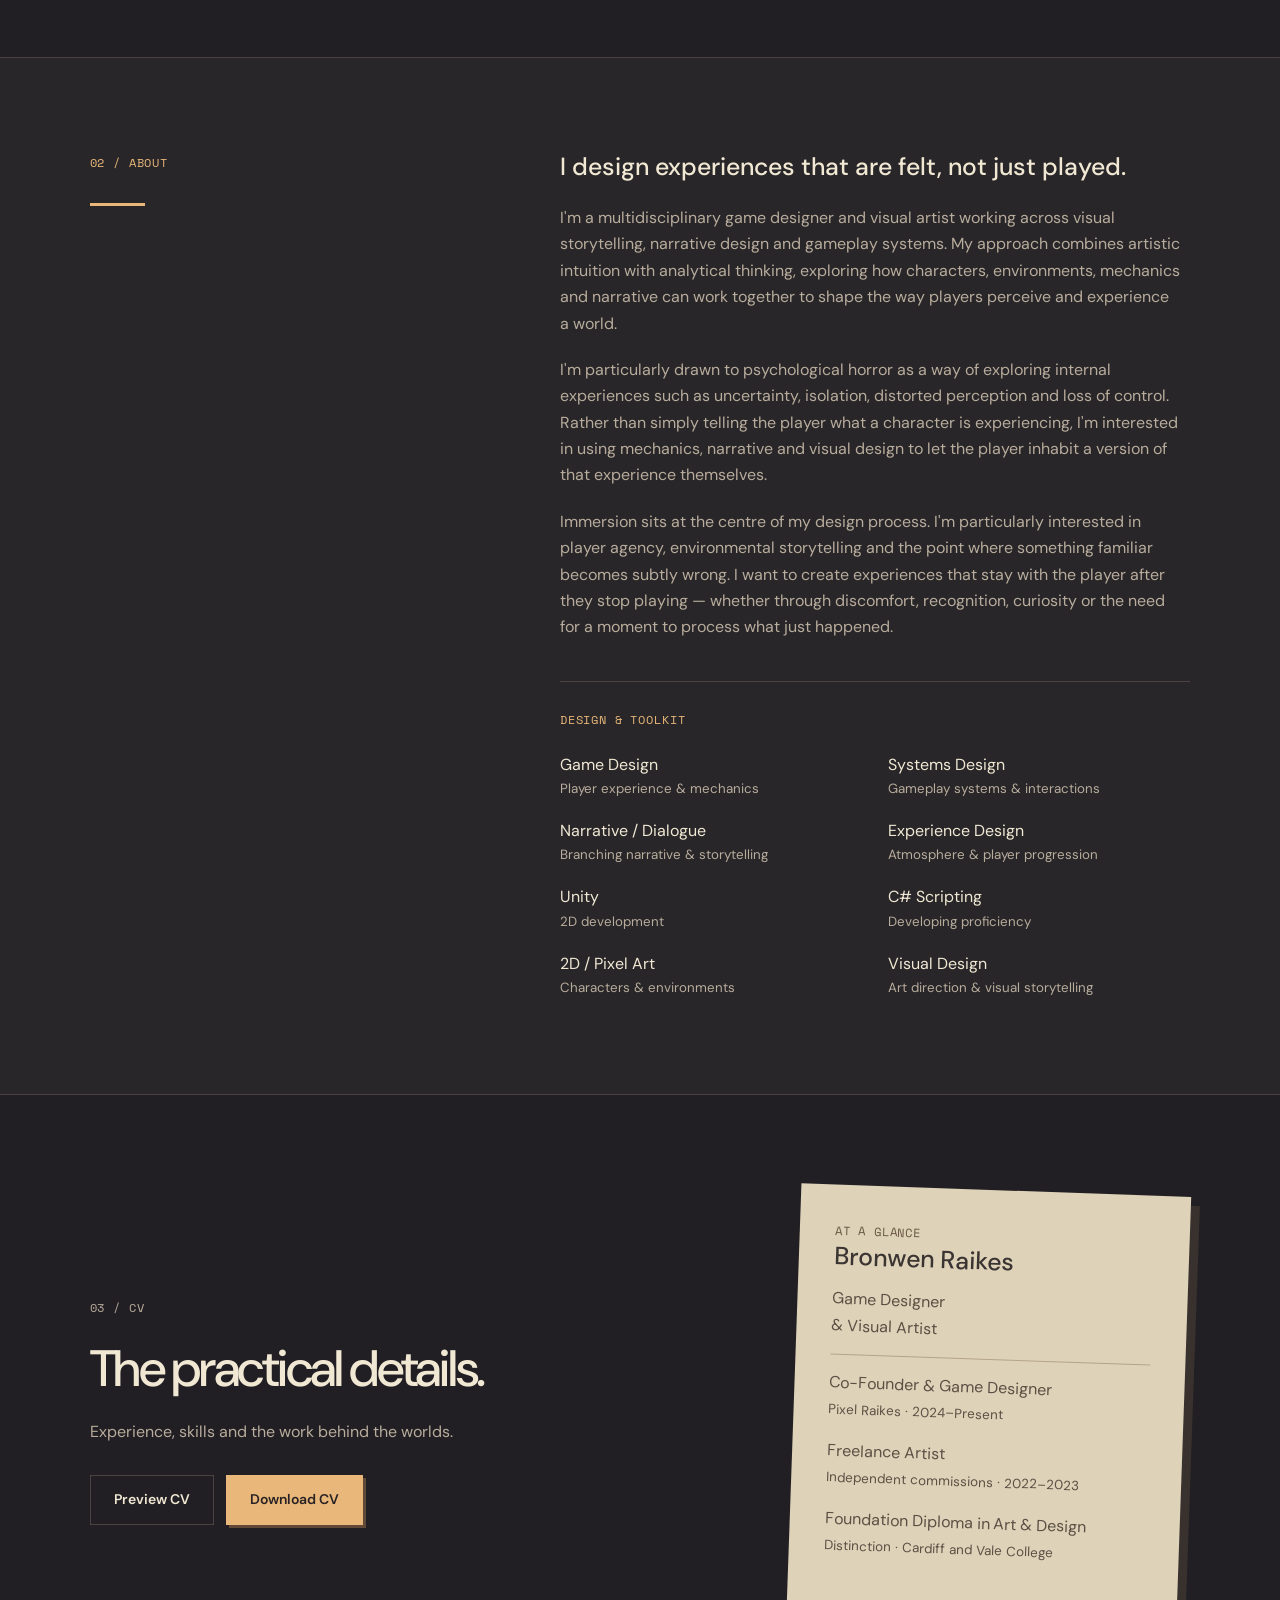
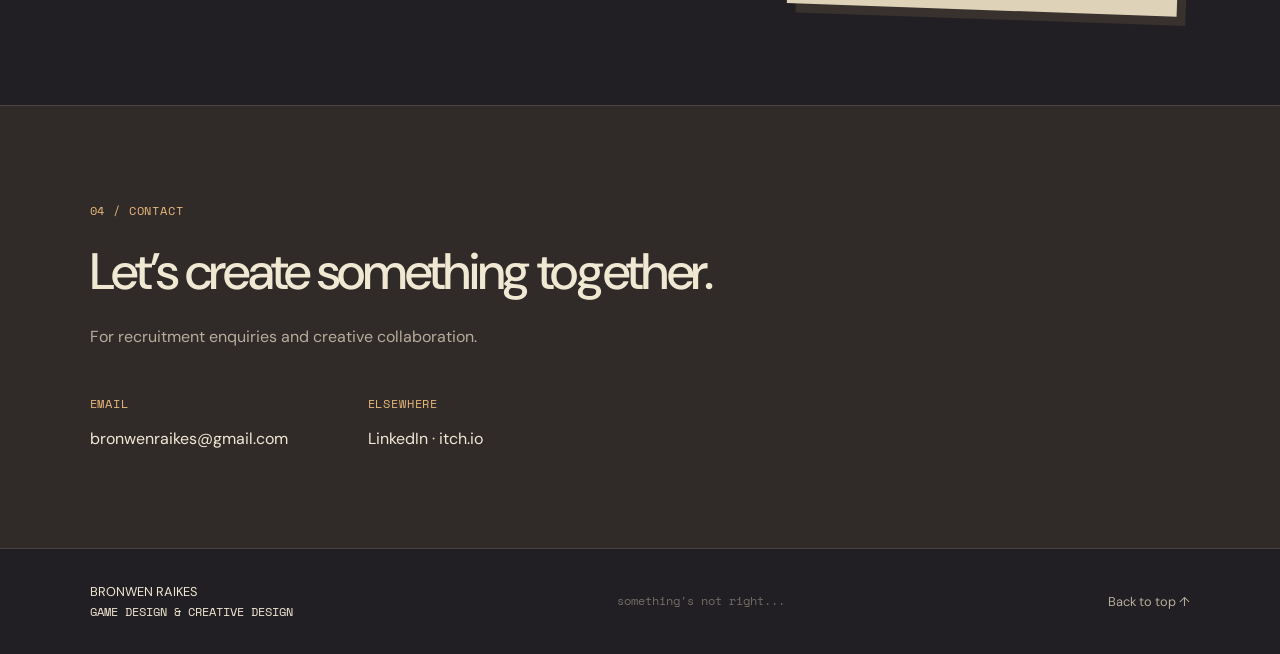
==== commit 0f501e9c: "Small tweaks 1" ====
--- a/index.html
+++ b/index.html
@@ -20,7 +20,7 @@
   <header class="nav">
 
     <a class="wordmark" href="index.html">
-      <span class="mark">✦</span>
+   
 
       <span>
         BRONWEN RAIKES
@@ -61,8 +61,7 @@
         <h1>Bronwen Raikes</h1>
 
         <h2>
-          Game Designer<br>
-          &amp; Creative Designer
+          Game Designer
         </h2>
 
         <p class="hero-intro">
@@ -106,10 +105,10 @@
         <div>
           <p class="eyebrow">01 / SELECTED WORK</p>
 
-          <h2>
-            Small worlds.<br>
-            Considered decisions.
-          </h2>
+         <h2>
+          Projects.
+        </h2>
+
         </div>
 
         <p>
@@ -277,14 +276,11 @@
       <div class="about-title">
 
         <p class="eyebrow">
-          02 / THE DESIGNER
-        </p>
-
-        <h2>
-          Behind<br>
-          the worlds.
-        </h2>
-
+          02 / ABOUT
+        </p>
+
+       
+      
         <span class="little-rule"></span>
 
       </div>
@@ -469,8 +465,8 @@
       </p>
 
       <h2>
-        Let’s make something<br>
-        worth exploring.
+        Let’s create something together.
+        
       </h2>
 
       <p>
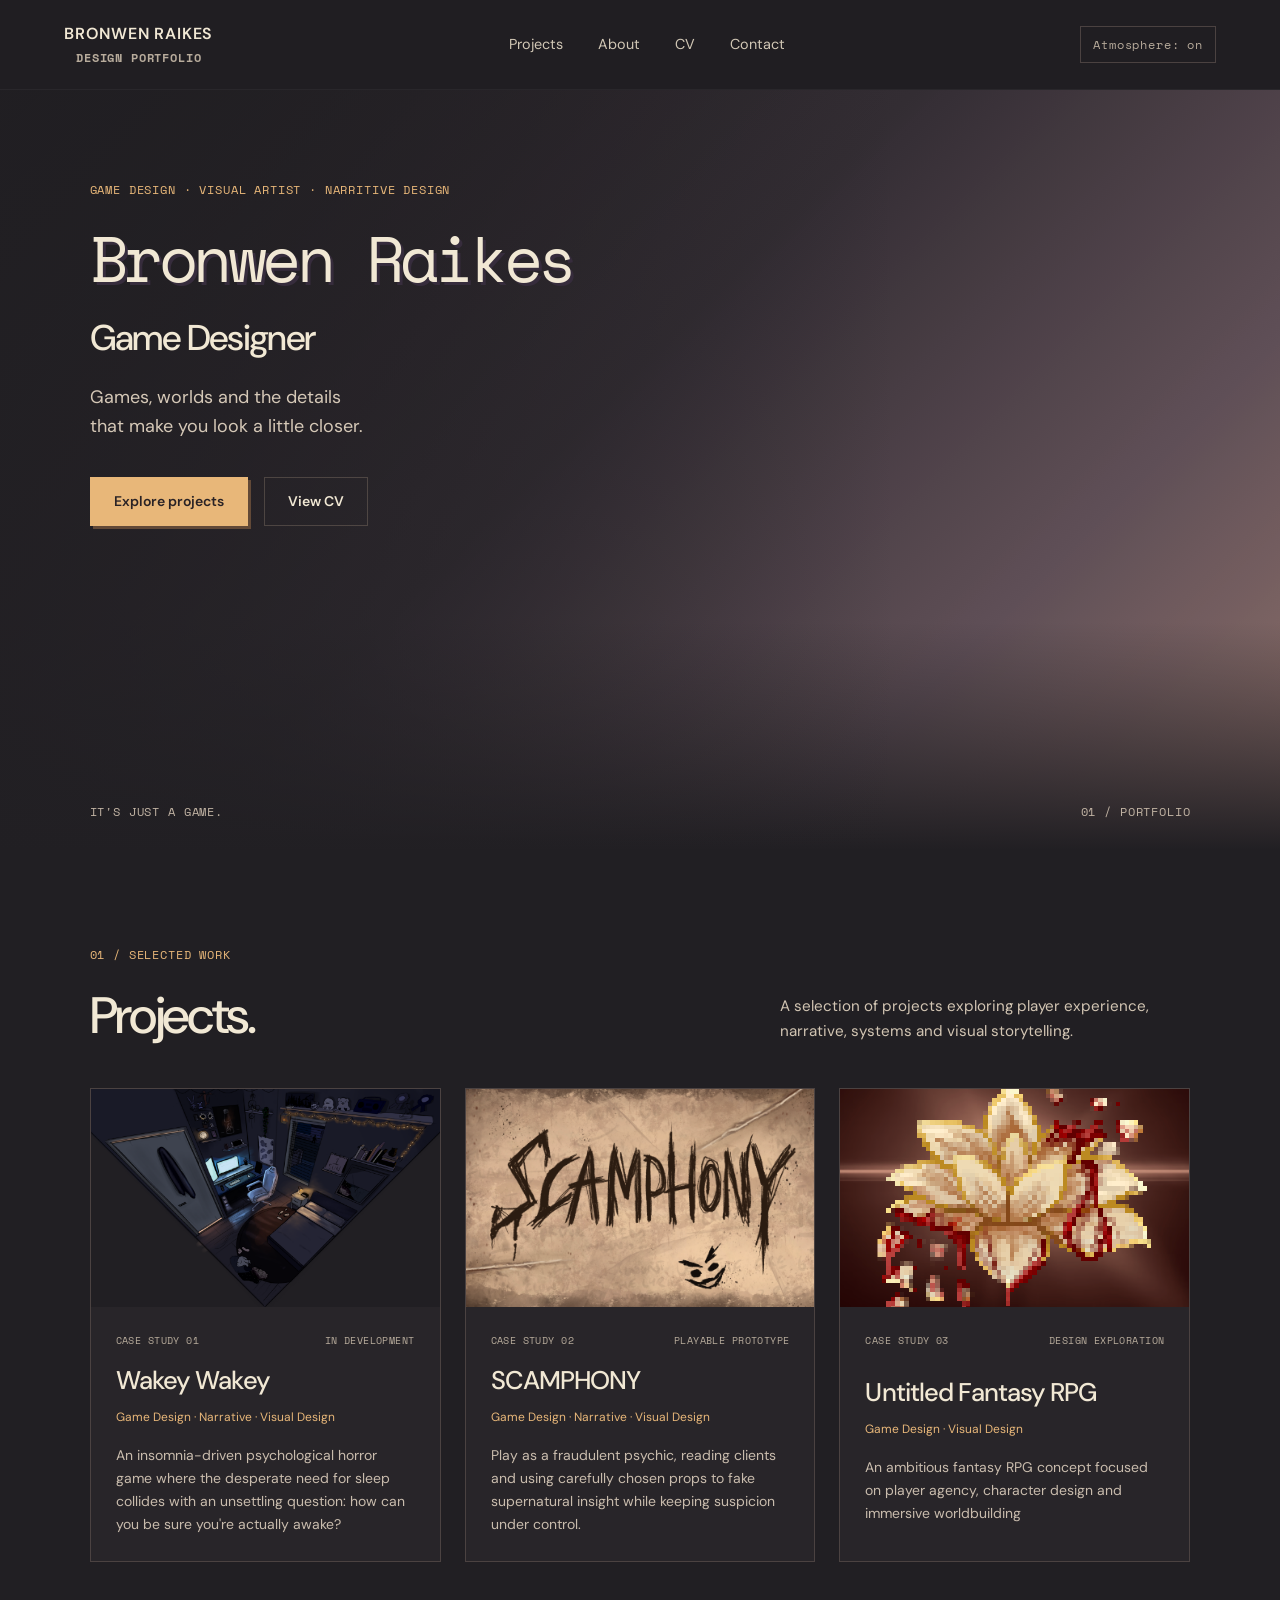
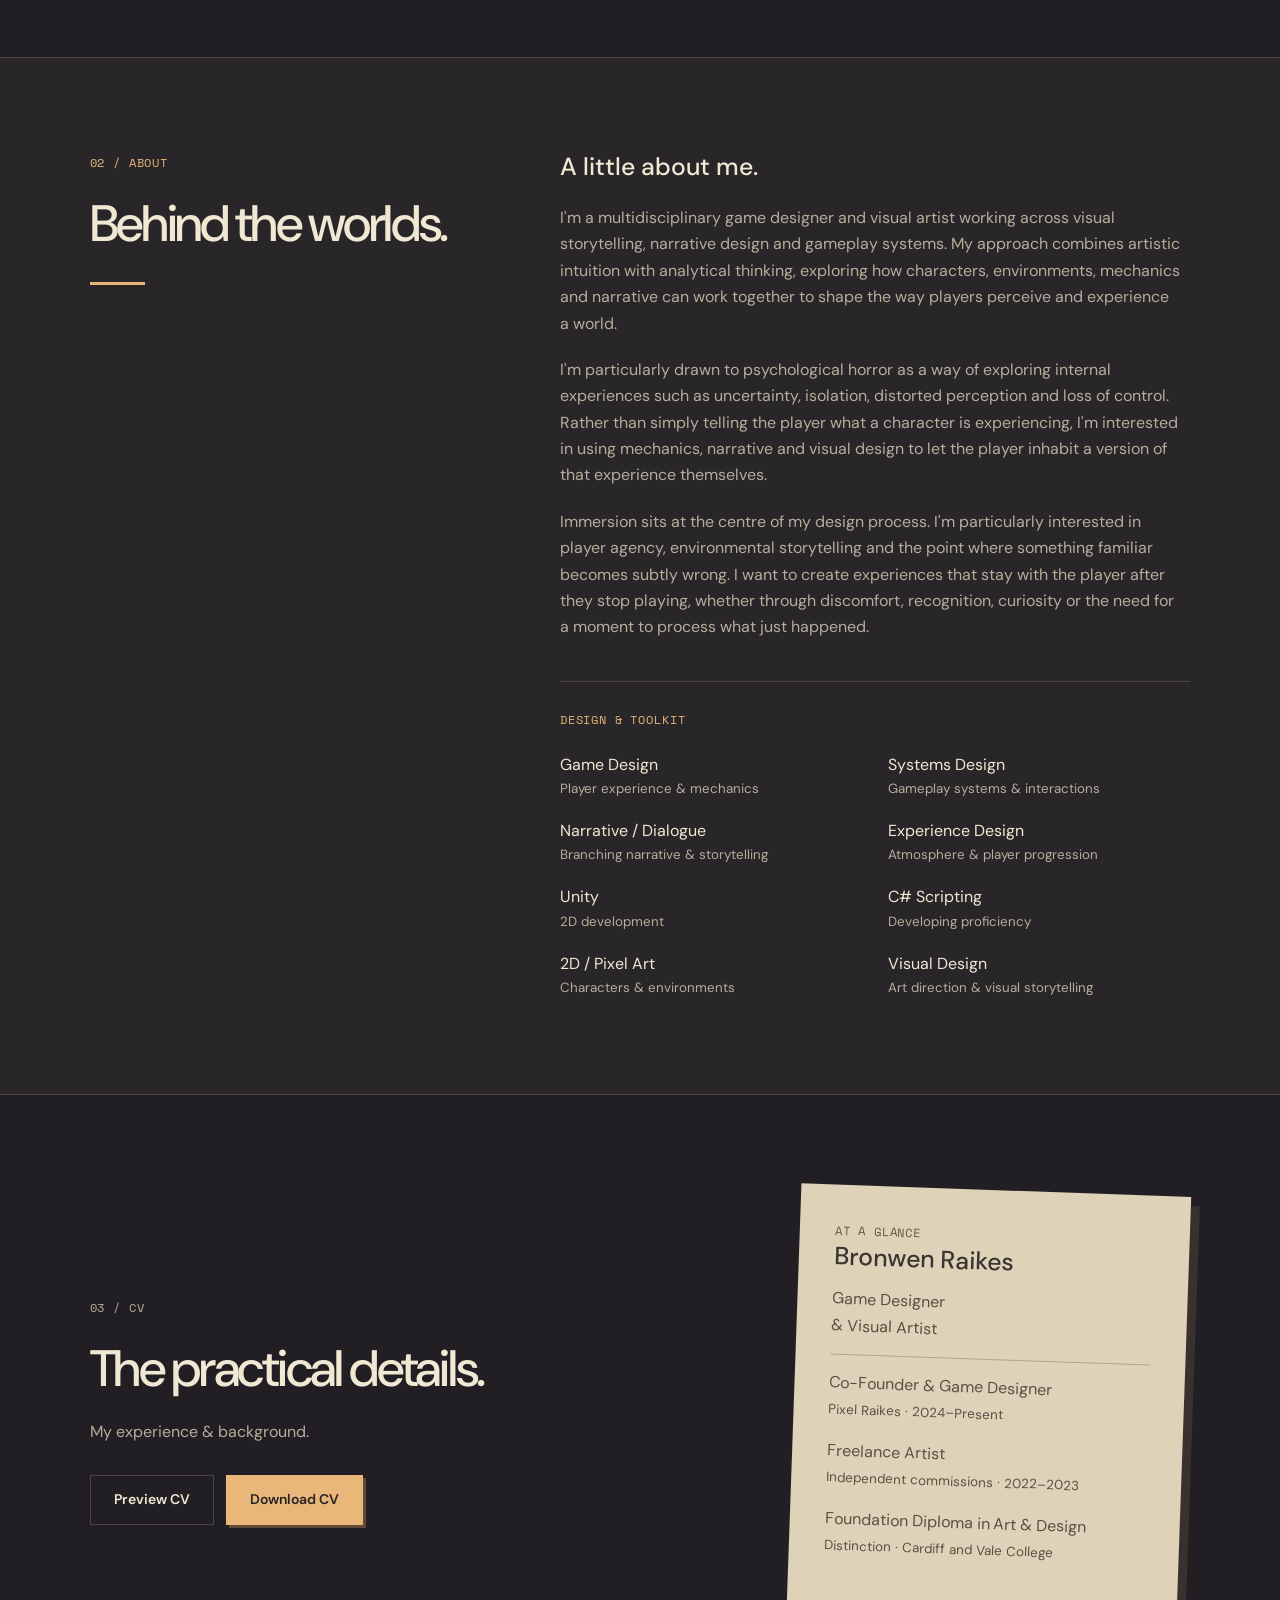
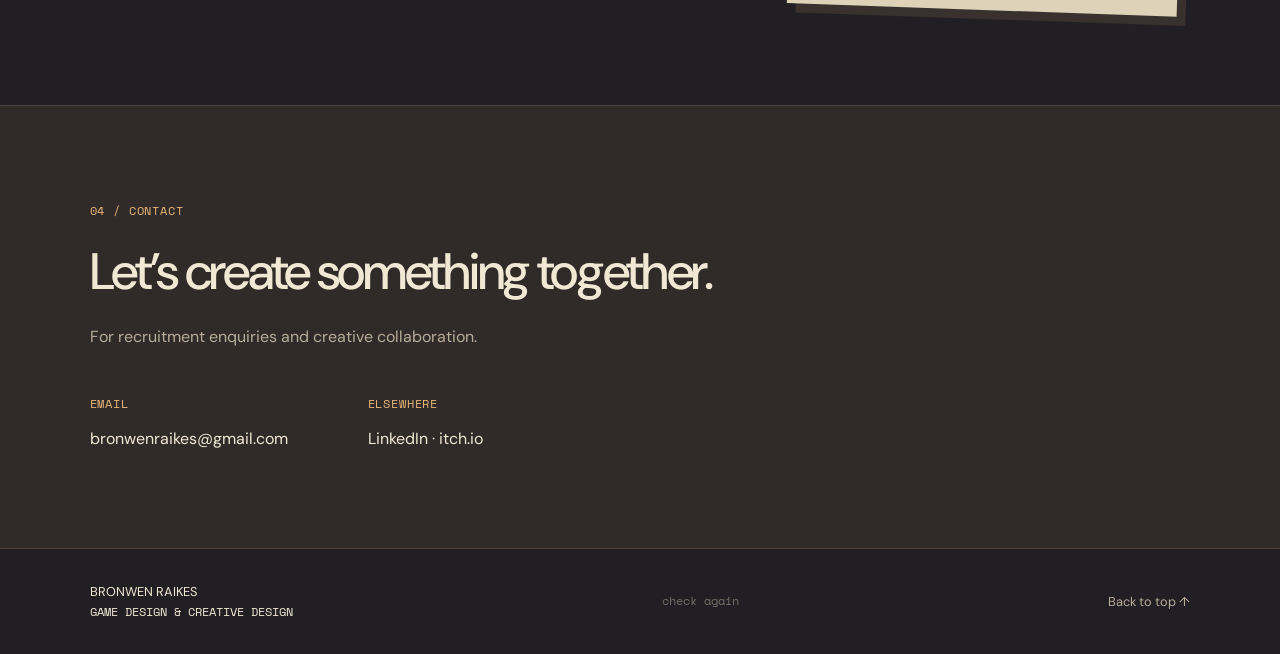
==== commit 2ae0fc79: "Small tweaks 2" ====
--- a/index.html
+++ b/index.html
@@ -55,7 +55,7 @@
       <div class="hero-copy">
 
         <p class="eyebrow">
-          GAME DESIGN · NARRATIVE · INTERACTIVE EXPERIENCES
+          GAME DESIGN · VISUAL ARTIST · NARRITIVE DESIGN
         </p>
 
         <h1>Bronwen Raikes</h1>
@@ -189,7 +189,7 @@
 
             <div class="card-top">
               <span>CASE STUDY 02</span>
-              <span>PROJECT ARCHIVE</span>
+              <span>PLAYABLE PROTOTYPE</span>
             </div>
 
             <h3>SCAMPHONY</h3>
@@ -279,7 +279,10 @@
           02 / ABOUT
         </p>
 
-       
+        <h2>
+          Behind the worlds.
+          
+        </h2>
       
         <span class="little-rule"></span>
 
@@ -289,7 +292,7 @@
       <div class="about-copy">
 
         <h3>
-          I design experiences that are felt, not just played.
+          A little about me.
         </h3>
 
         <p>
@@ -311,7 +314,7 @@
           Immersion sits at the centre of my design process. 
           I'm particularly interested in player agency, environmental storytelling 
           and the point where something familiar becomes subtly wrong. I want to create 
-          experiences that stay with the player after they stop playing — whether through 
+          experiences that stay with the player after they stop playing, whether through 
           discomfort, recognition, curiosity or the need for a moment to process what just happened.
         </p>
     
@@ -392,7 +395,7 @@
         </h2>
 
         <p>
-          Experience, skills and the work behind the worlds.
+          My experience & background.
         </p>
 
         <div class="cv-actions">
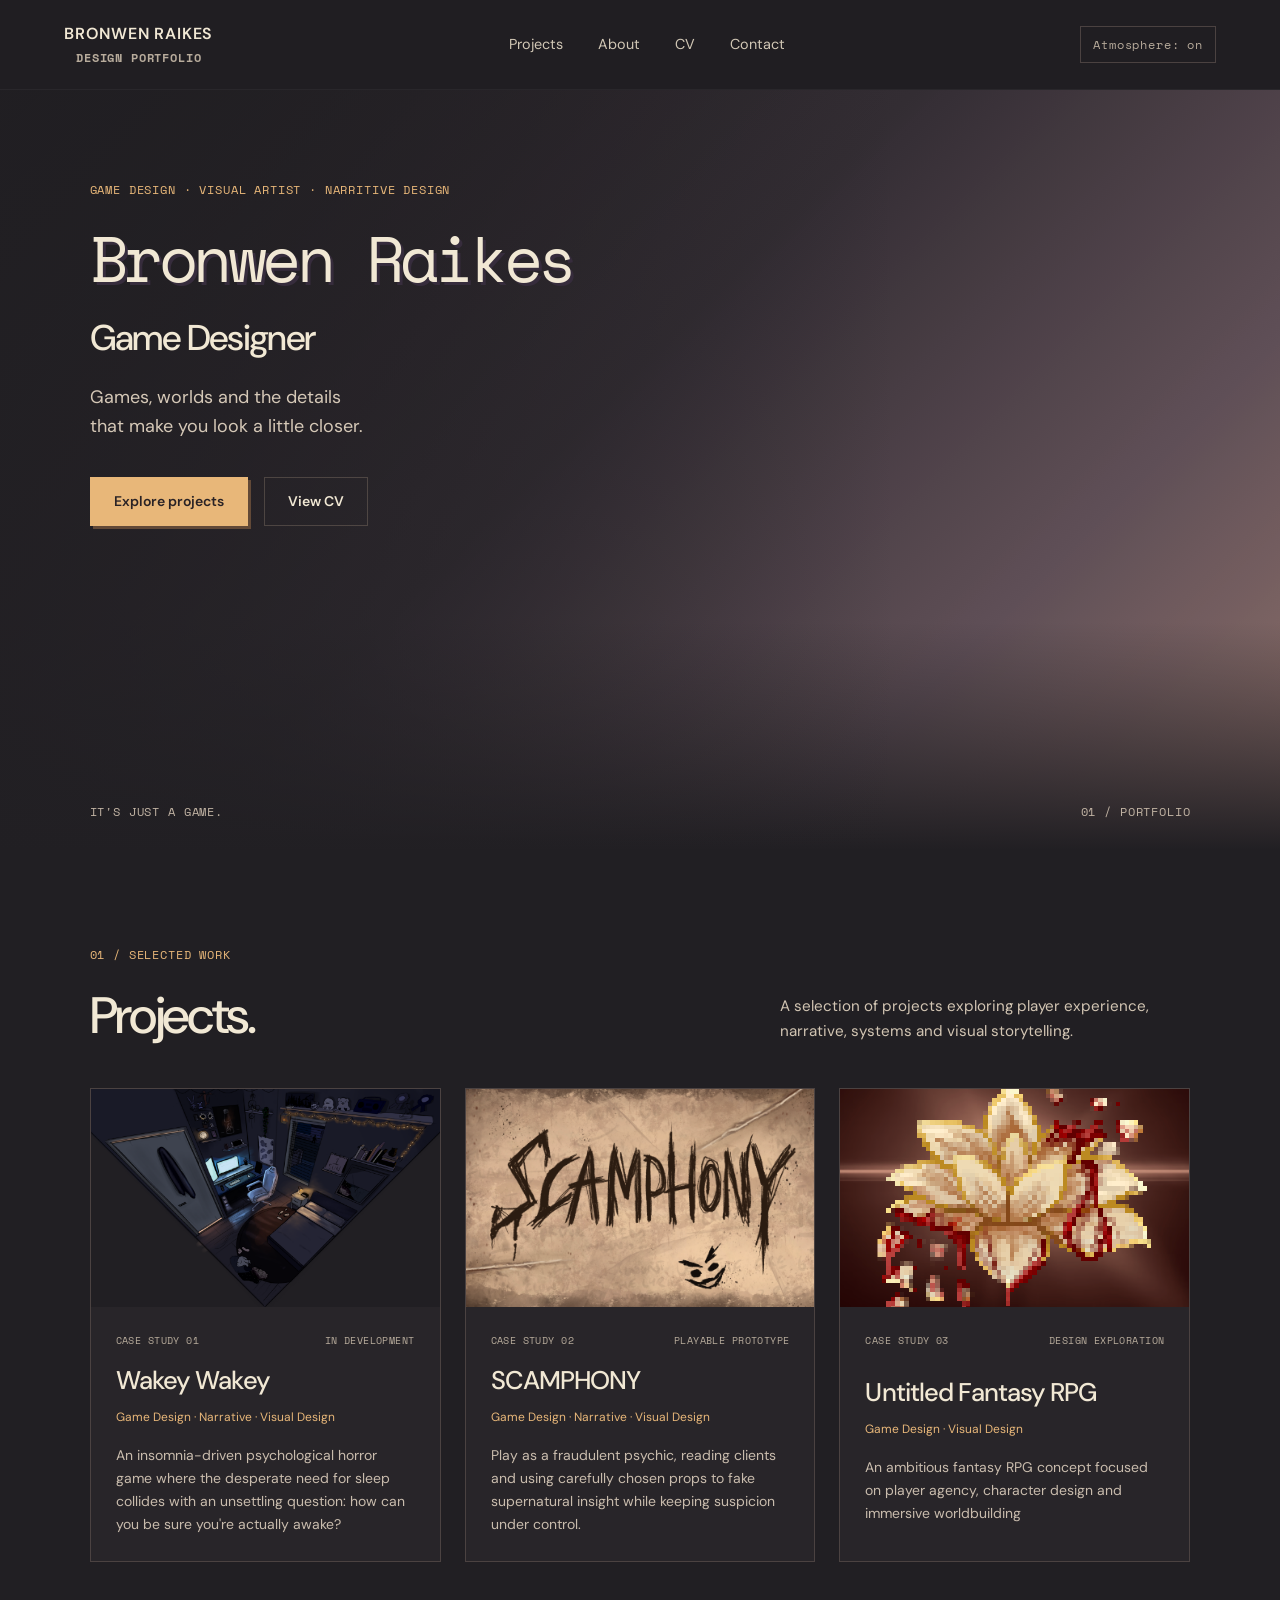
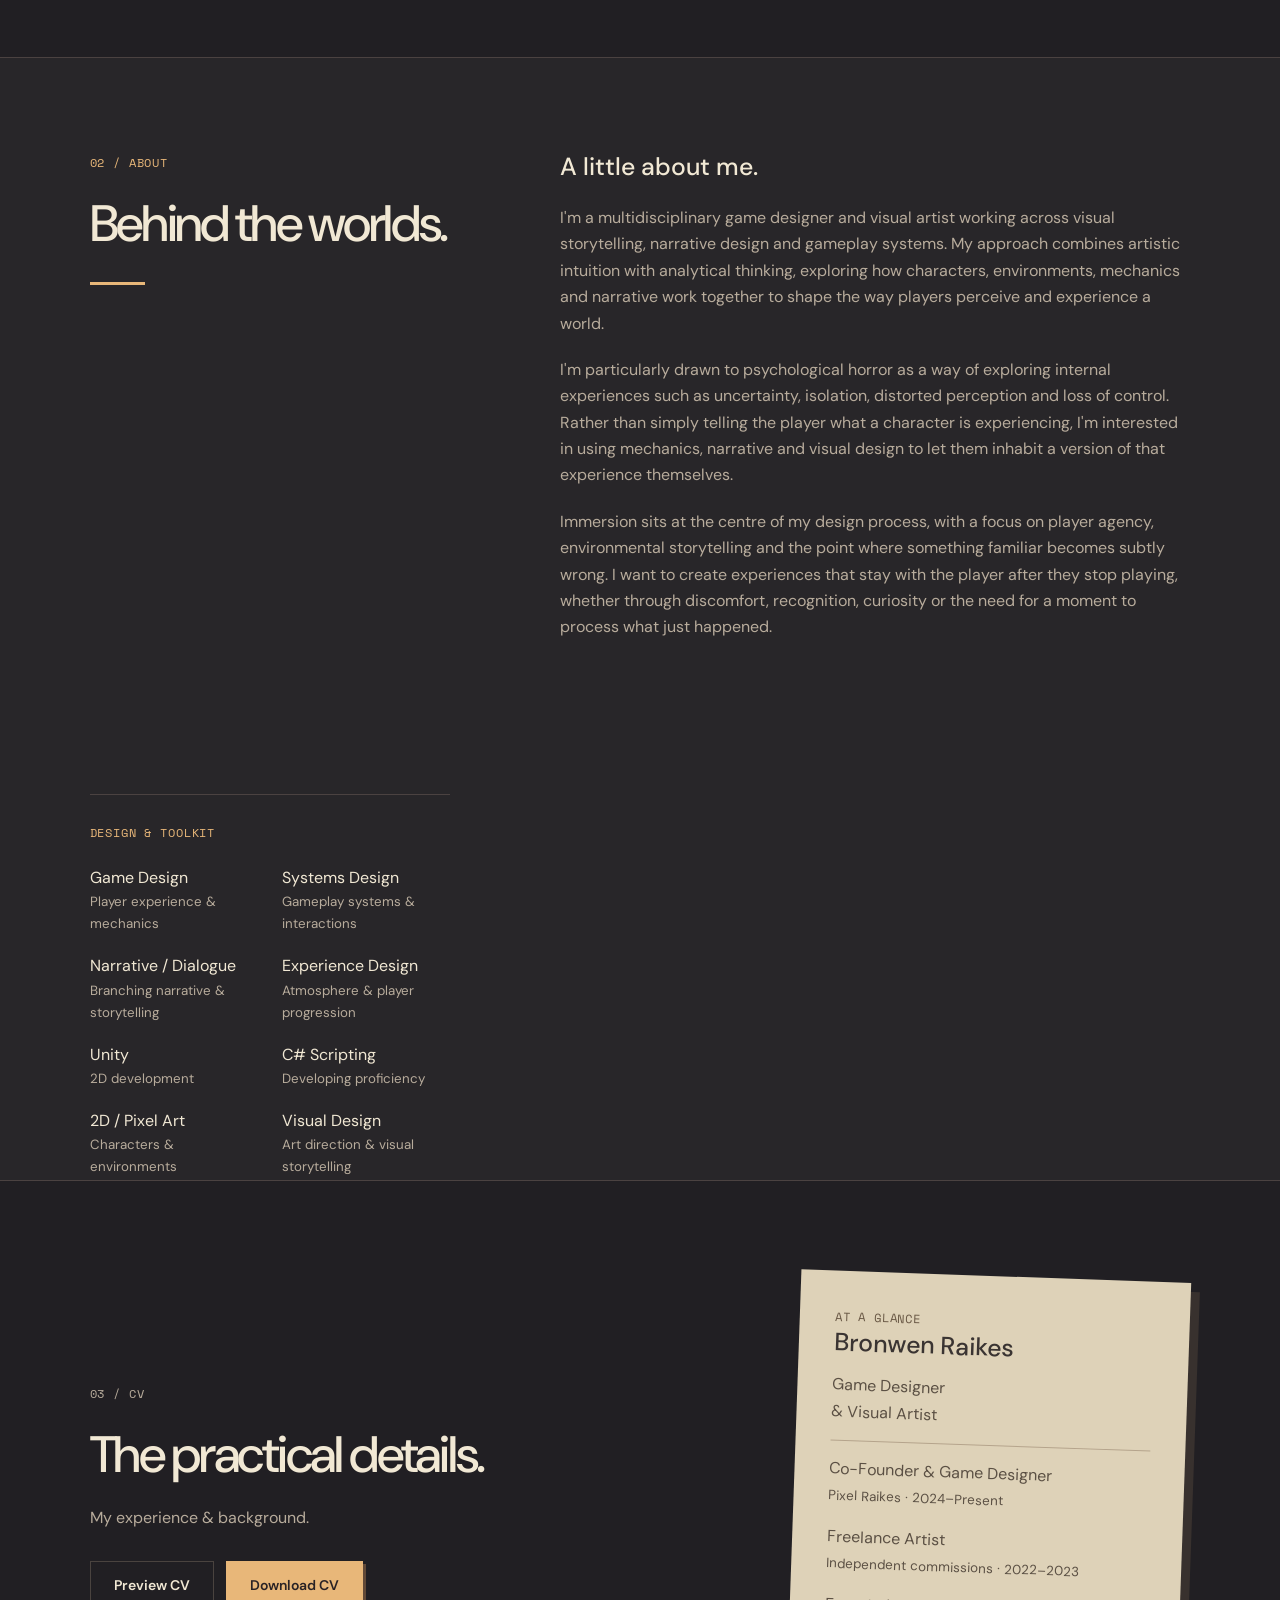
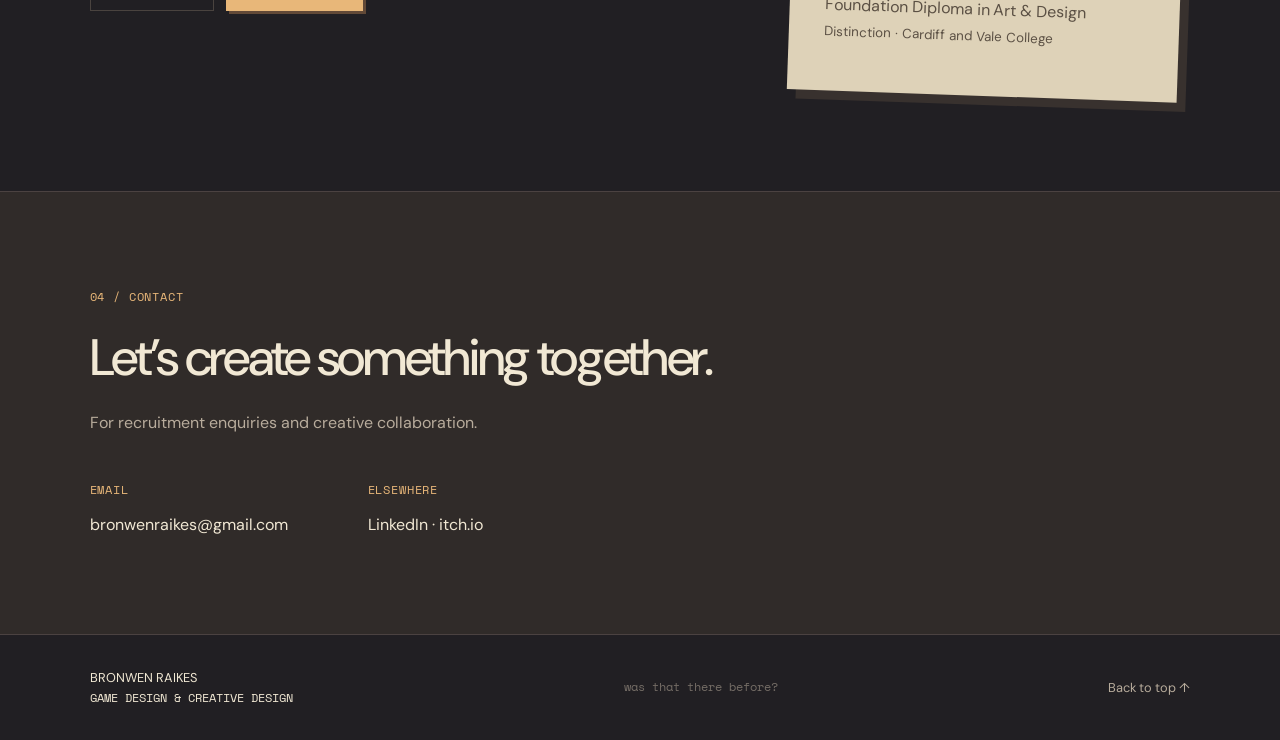
==== commit 31a1ba3e: "Changed thief timelapse to mp4" ====
--- a/index.html
+++ b/index.html
@@ -289,6 +289,7 @@
       </div>
 
 
+ 
       <div class="about-copy">
 
         <h3>
@@ -296,28 +297,33 @@
         </h3>
 
         <p>
-         I'm a multidisciplinary game designer and visual artist working across visual storytelling, 
-         narrative design and gameplay systems. My approach combines artistic intuition with 
-         analytical thinking, exploring how characters, environments, mechanics and narrative 
-         can work together to shape the way players perceive and experience a world.
-        </p>
-
-        <p>
-         I'm particularly drawn to psychological horror as a way of exploring internal experiences 
-         such as uncertainty, isolation, distorted perception and loss of control. Rather than 
-         simply telling the player what a character is experiencing, I'm interested in using 
-         mechanics, narrative and visual design to let the player inhabit a version of that 
-         experience themselves.
-        </p>
-
-        <p>
-          Immersion sits at the centre of my design process. 
-          I'm particularly interested in player agency, environmental storytelling 
-          and the point where something familiar becomes subtly wrong. I want to create 
-          experiences that stay with the player after they stop playing, whether through 
-          discomfort, recognition, curiosity or the need for a moment to process what just happened.
-        </p>
-    
+          I'm a multidisciplinary game designer and visual artist working across
+          visual storytelling, narrative design and gameplay systems. My approach
+          combines artistic intuition with analytical thinking, exploring how
+          characters, environments, mechanics and narrative work together to
+          shape the way players perceive and experience a world.
+        </p>
+
+        <p>
+          I'm particularly drawn to psychological horror as a way of exploring
+          internal experiences such as uncertainty, isolation, distorted
+          perception and loss of control. Rather than simply telling the player
+          what a character is experiencing, I'm interested in using mechanics,
+          narrative and visual design to let them inhabit a version of that
+          experience themselves.
+        </p>
+
+        <p>
+          Immersion sits at the centre of my design process, with a focus on
+          player agency, environmental storytelling and the point where
+          something familiar becomes subtly wrong. I want to create experiences
+          that stay with the player after they stop playing, whether through
+          discomfort, recognition, curiosity or the need for a moment to
+          process what just happened.
+        </p>
+
+      </div>
+
 
 
         <!-- SKILLS -->
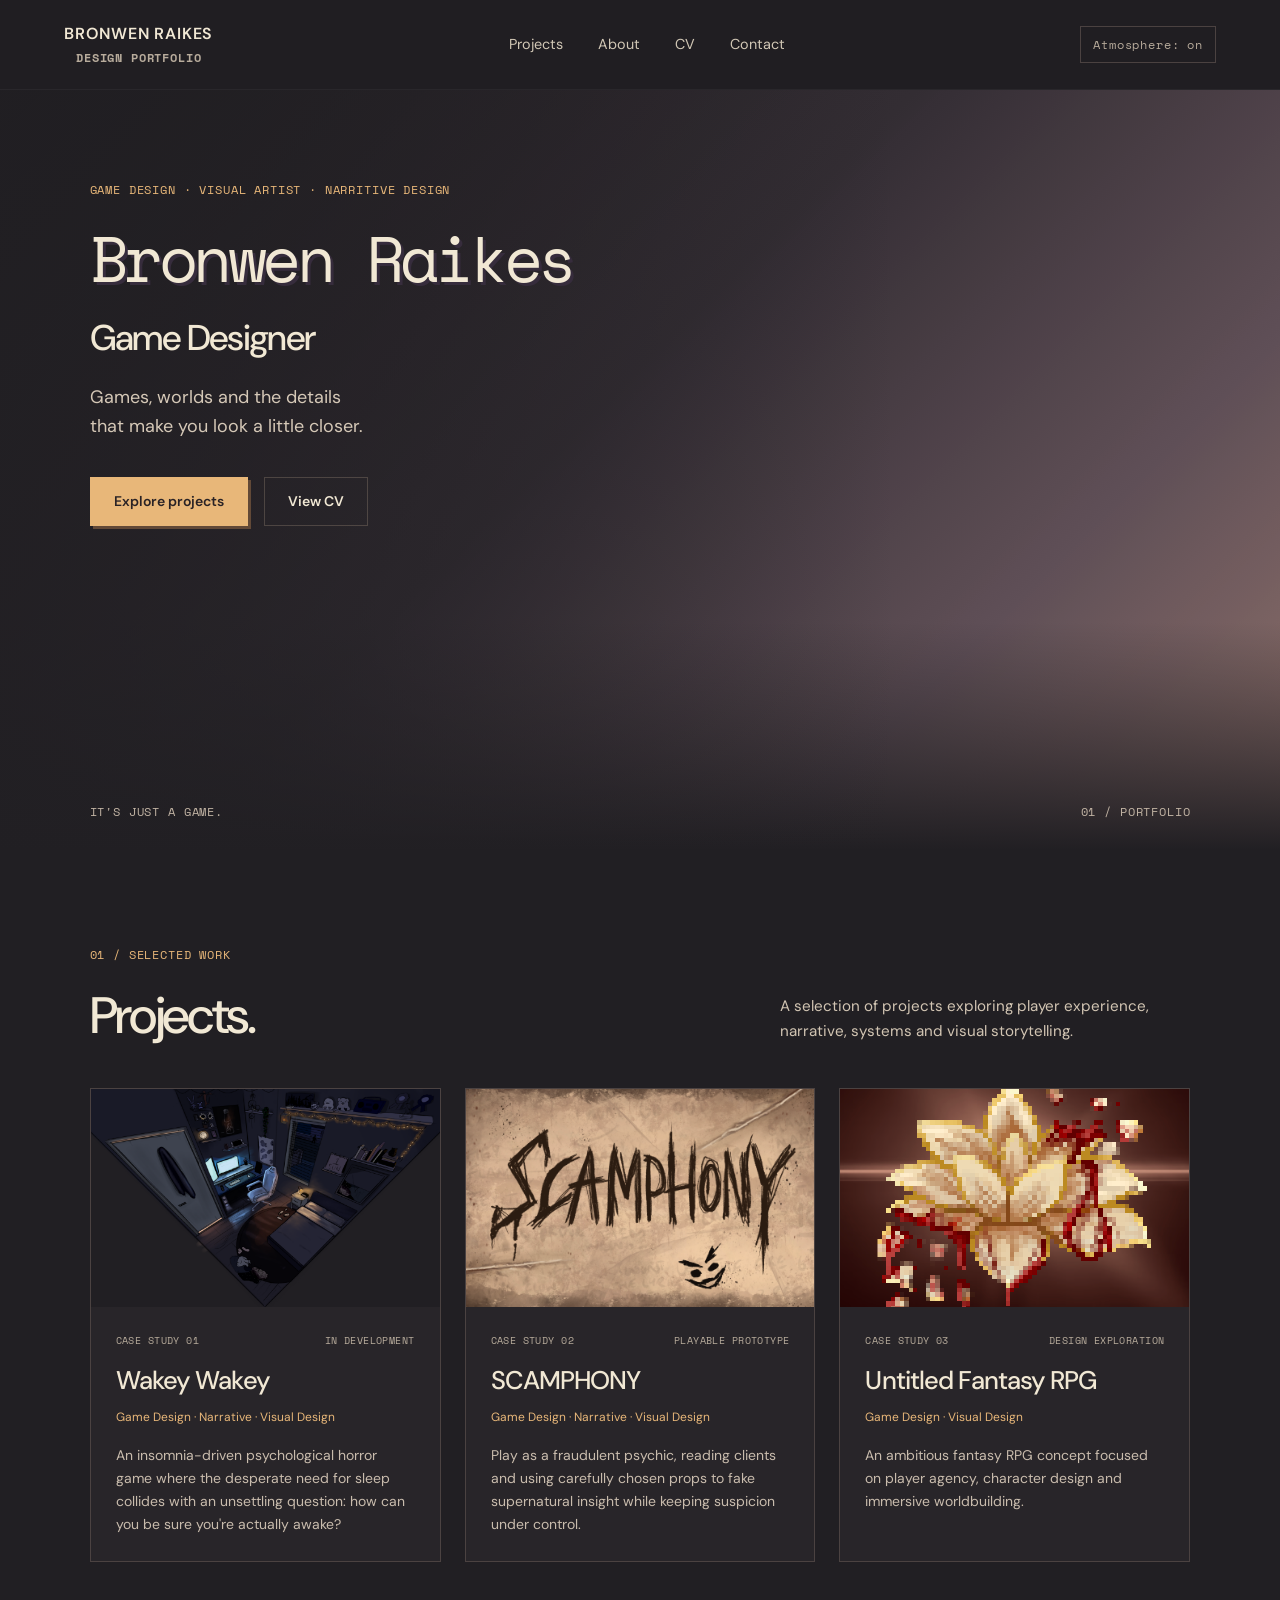
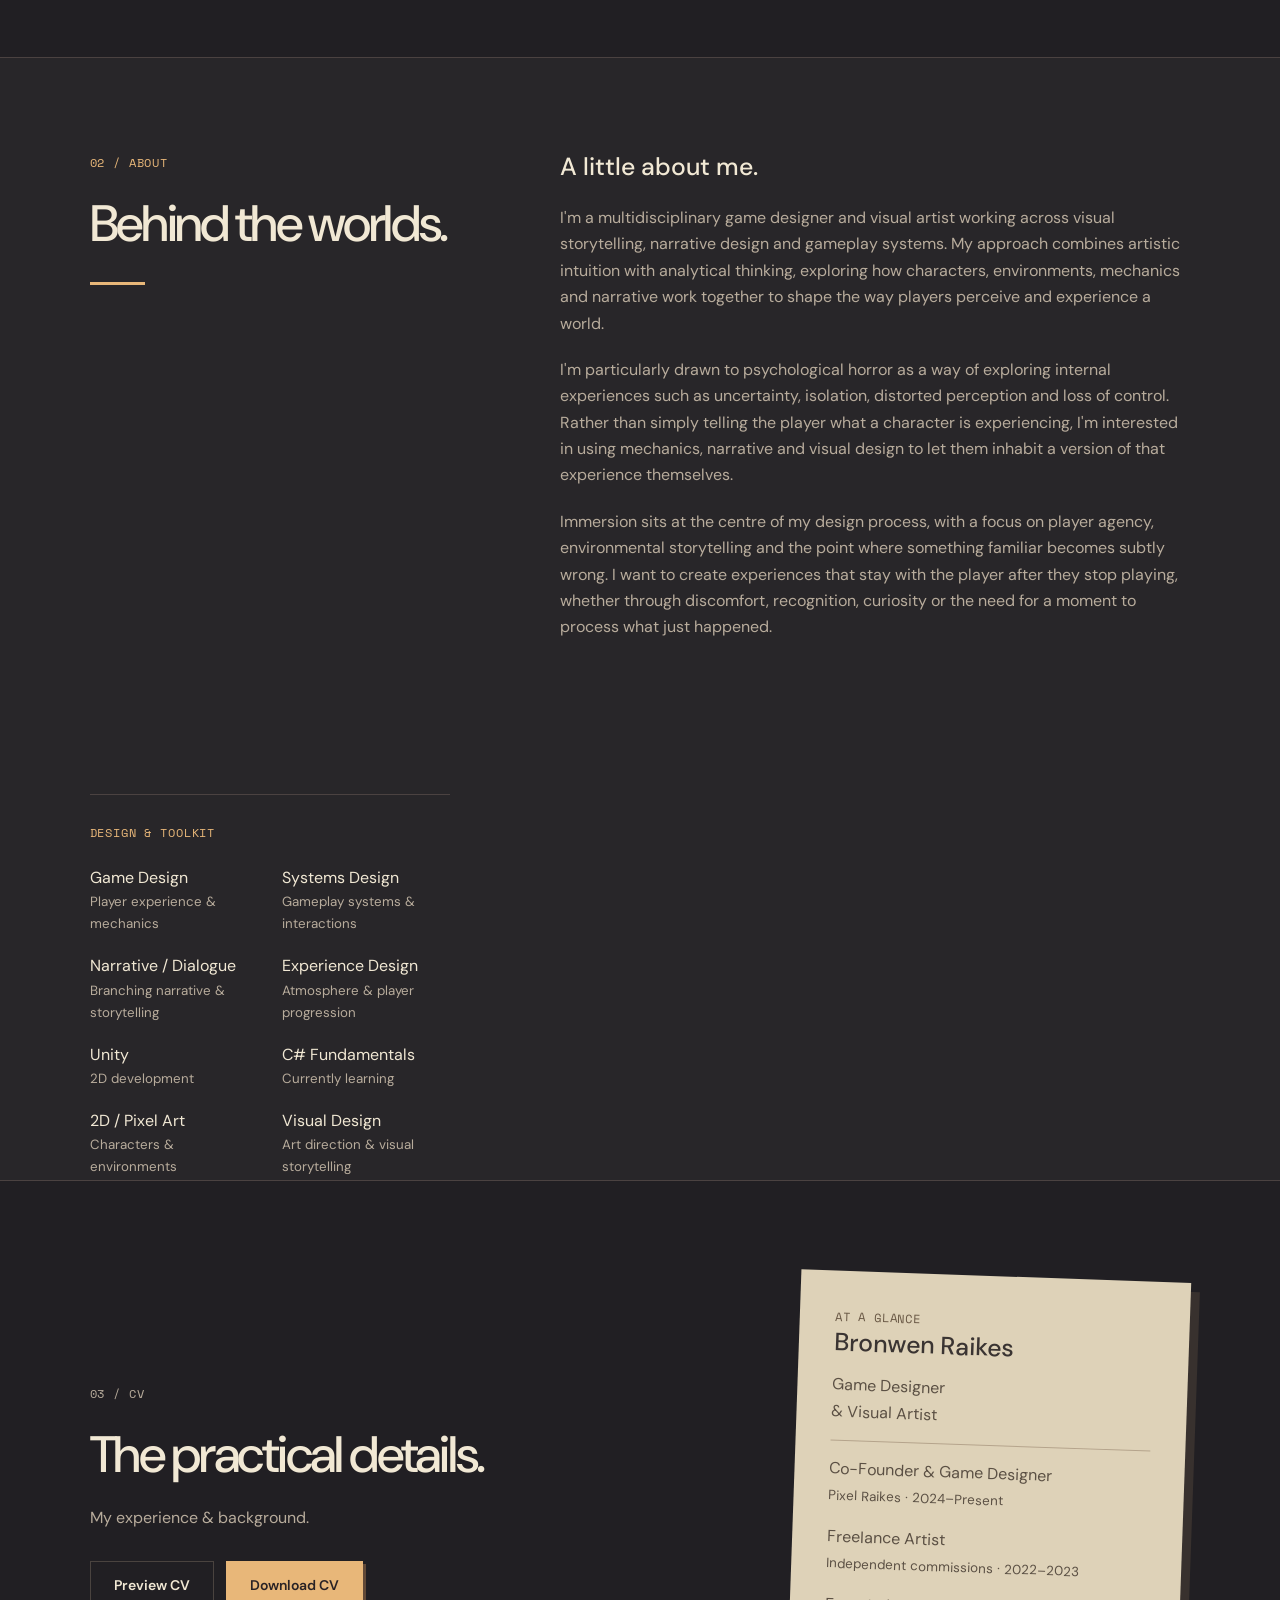
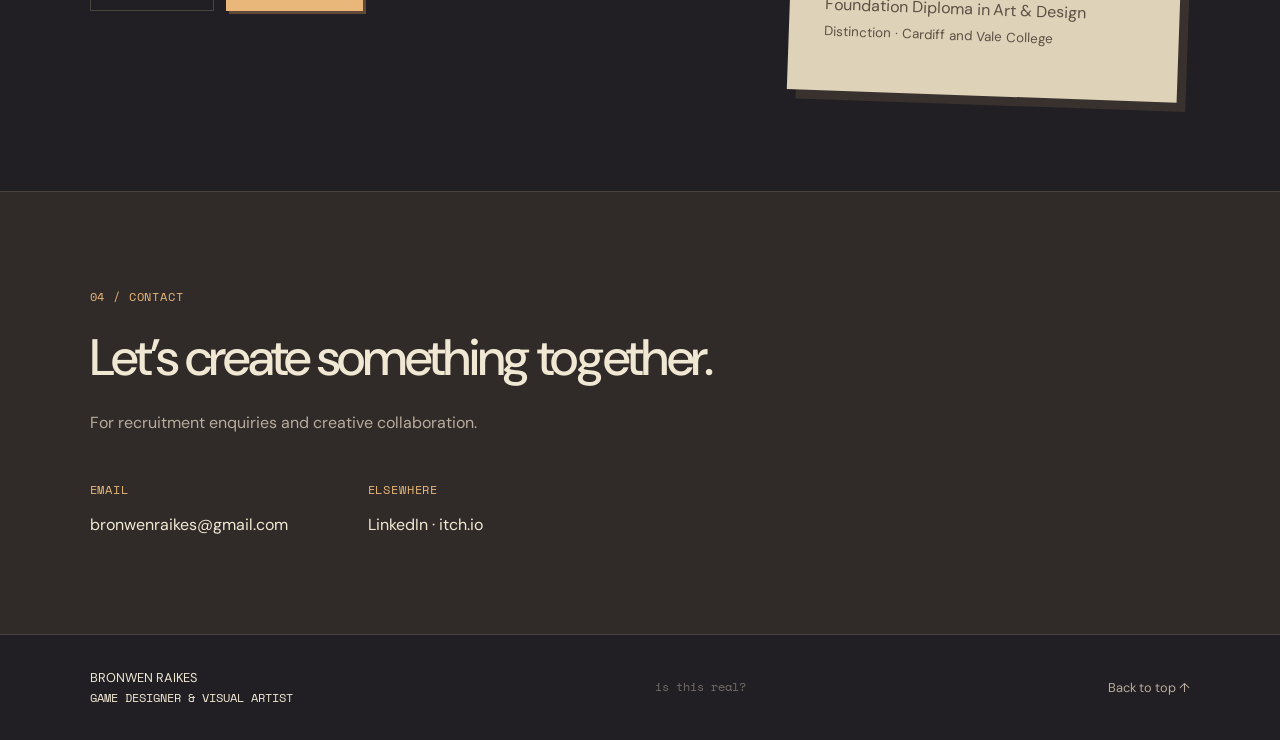
==== commit 78dceceb: "Small tweaks 3" ====
--- a/index.html
+++ b/index.html
@@ -243,7 +243,7 @@
               <span>DESIGN EXPLORATION</span>
             </div>
 
-            <h3><h3>Untitled Fantasy RPG</h3></h3>
+            <h3>Untitled Fantasy RPG</h3>
 
             <p class="role">
               Game Design · Visual Design
@@ -251,7 +251,7 @@
 
             <p>
               An ambitious fantasy RPG concept focused on player agency, 
-              character design and immersive worldbuilding
+              character design and immersive worldbuilding.
             </p>
 
             <div class="tags">
@@ -362,8 +362,8 @@
             </span>
 
             <span>
-              C# Scripting
-              <small>Developing proficiency</small>
+              C# Fundamentals
+              <small>Currently learning</small>
             </span>
 
             <span>
@@ -510,7 +510,7 @@
 
     <a href="index.html">
       BRONWEN RAIKES
-      <span>GAME DESIGN &amp; CREATIVE DESIGN</span>
+      <span>GAME DESIGNER &amp; VISUAL ARTIST</span>
     </a>
 
    <span class="world-note" id="world-note"></span>
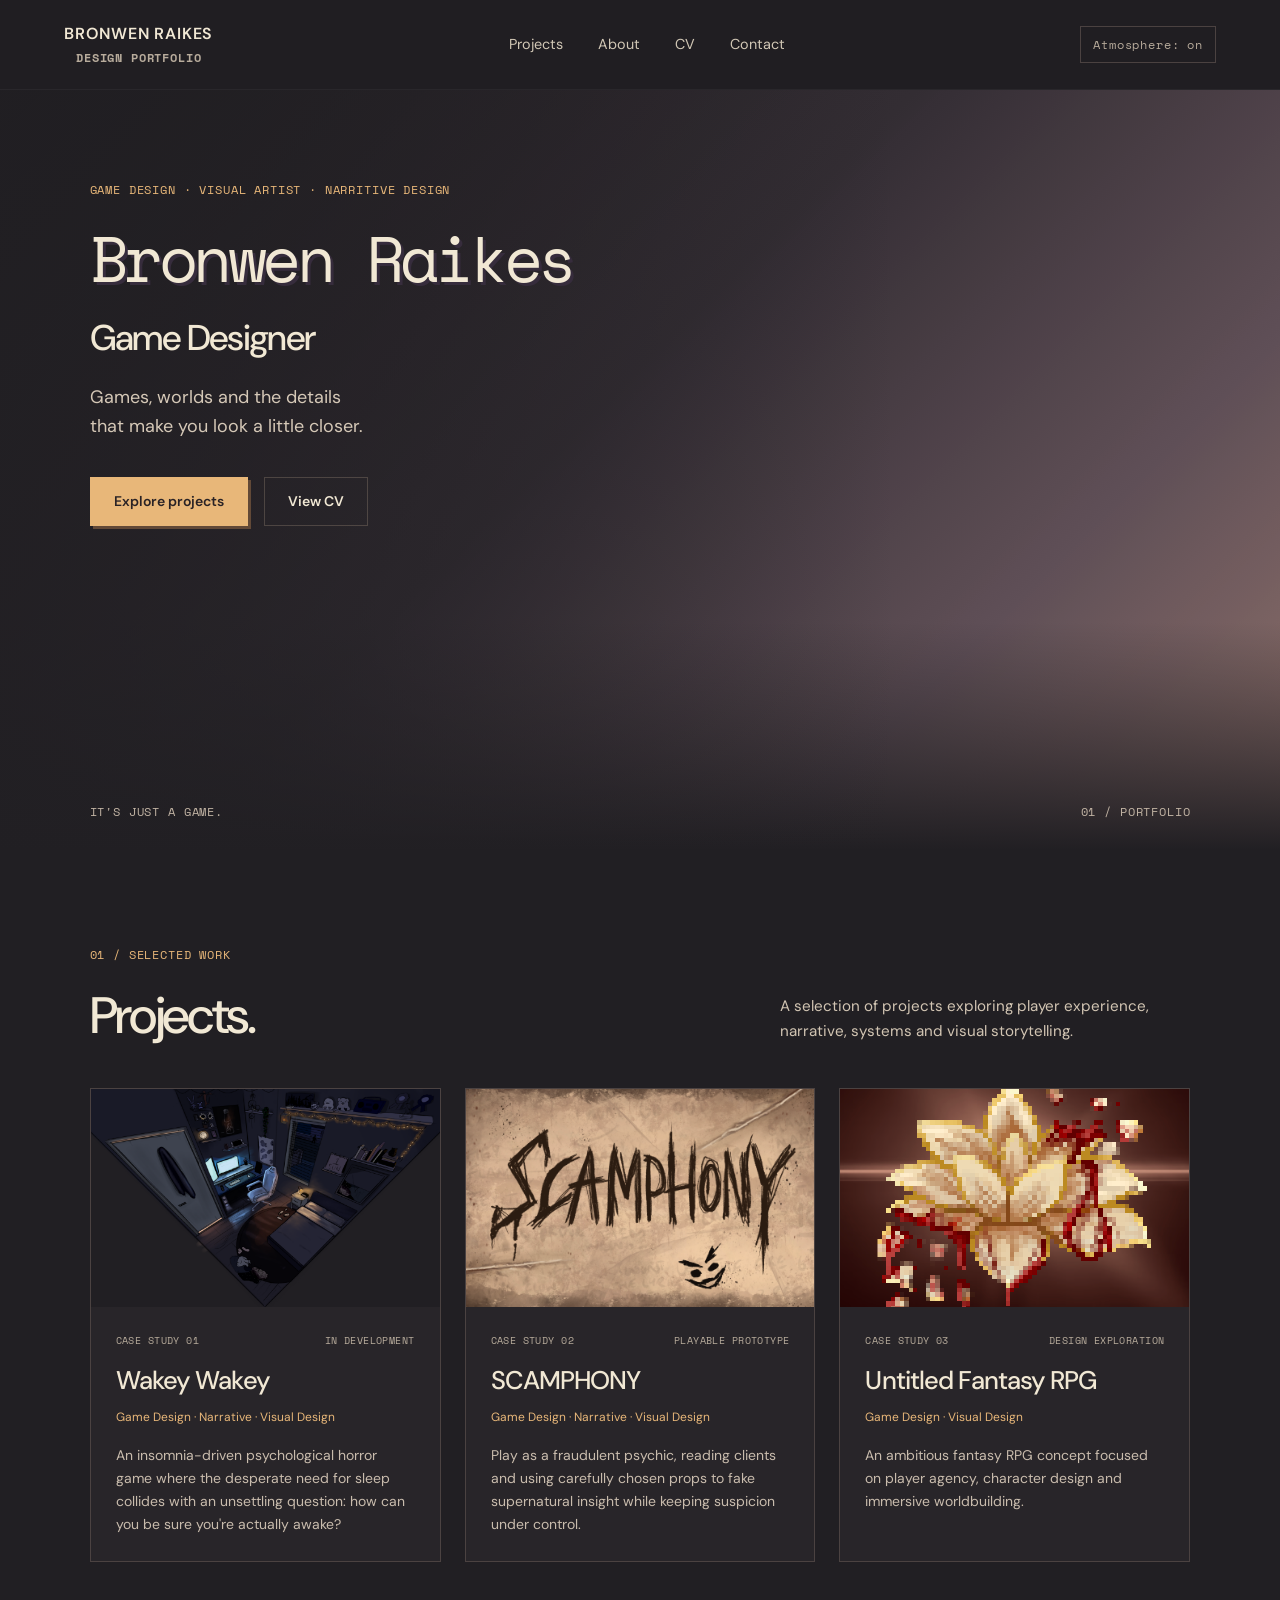
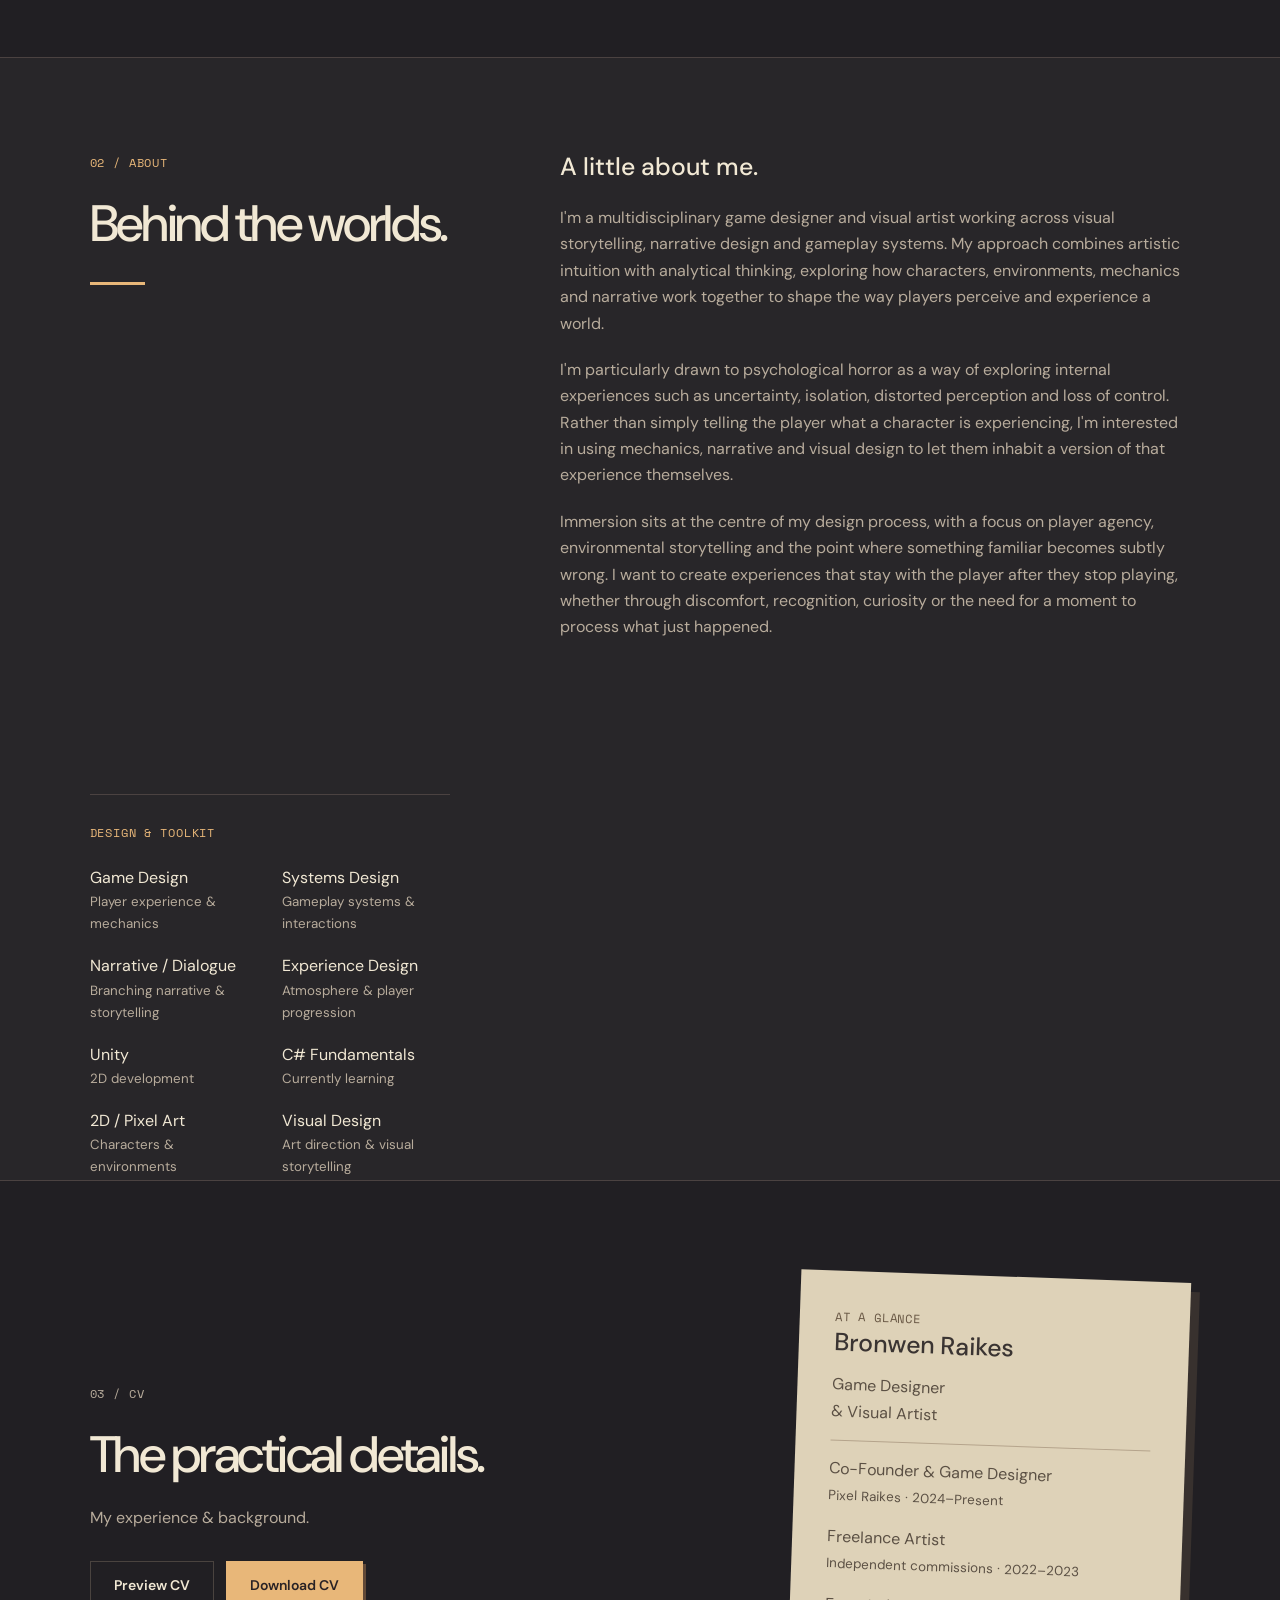
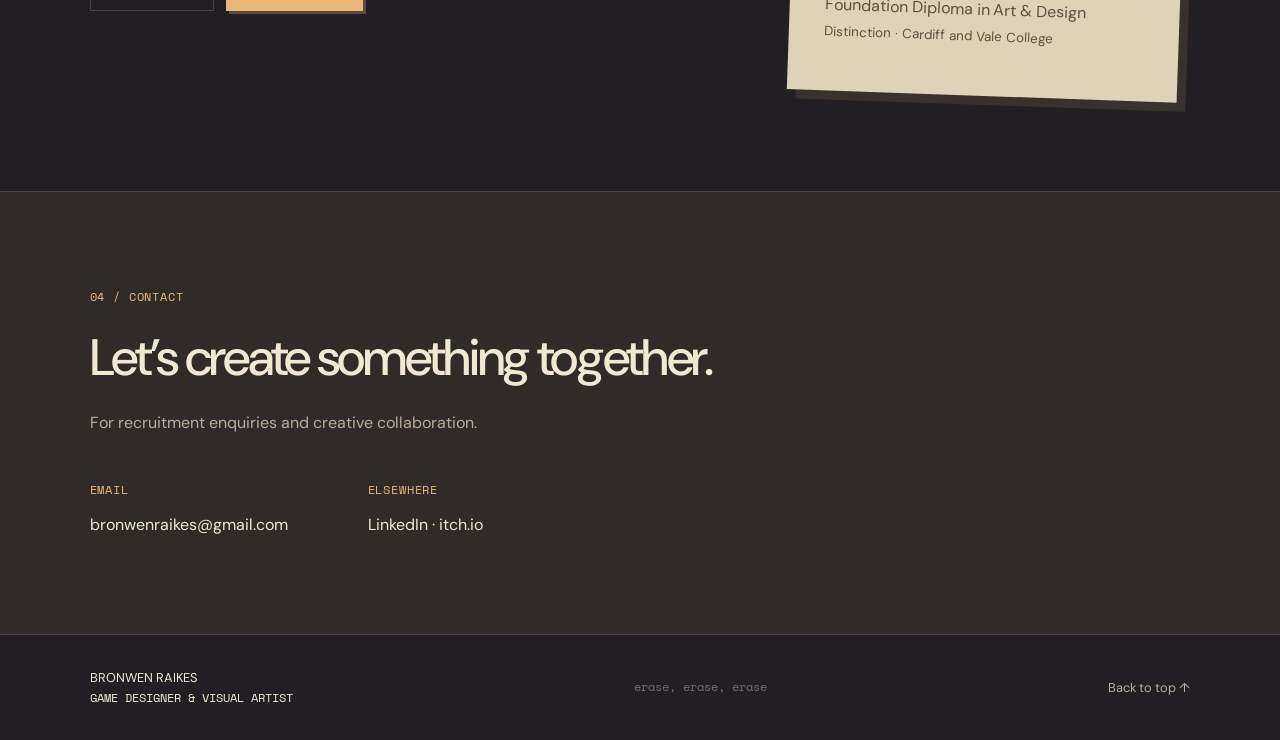
==== commit da72b40f: "CV fix" ====
--- a/index.html
+++ b/index.html
@@ -415,7 +415,7 @@
 
           <a class="button primary"
             href="CV_Bronwen_Raikes.pdf"
-            download="Bronwen_Raikes_CV.pdf">
+            download="CV_Bronwen_Raikes.pdf">
             Download CV
           </a>
 
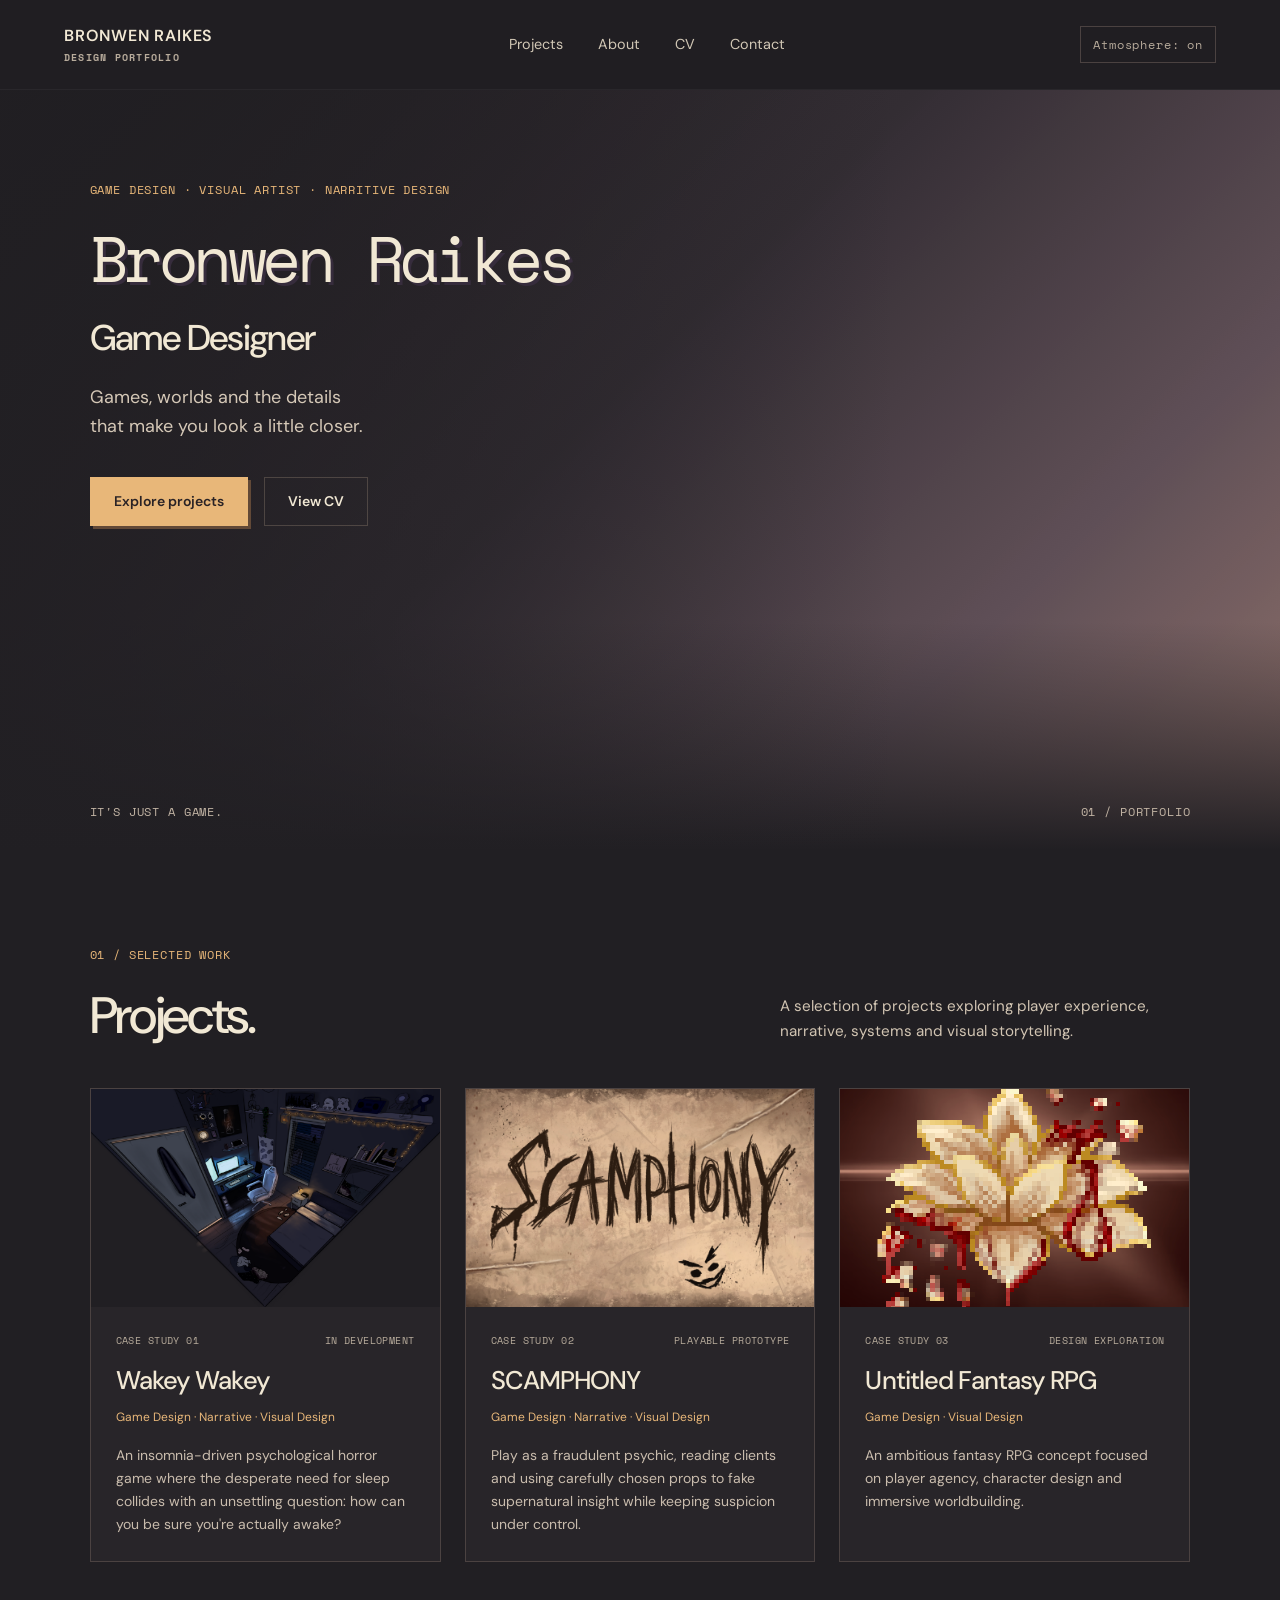
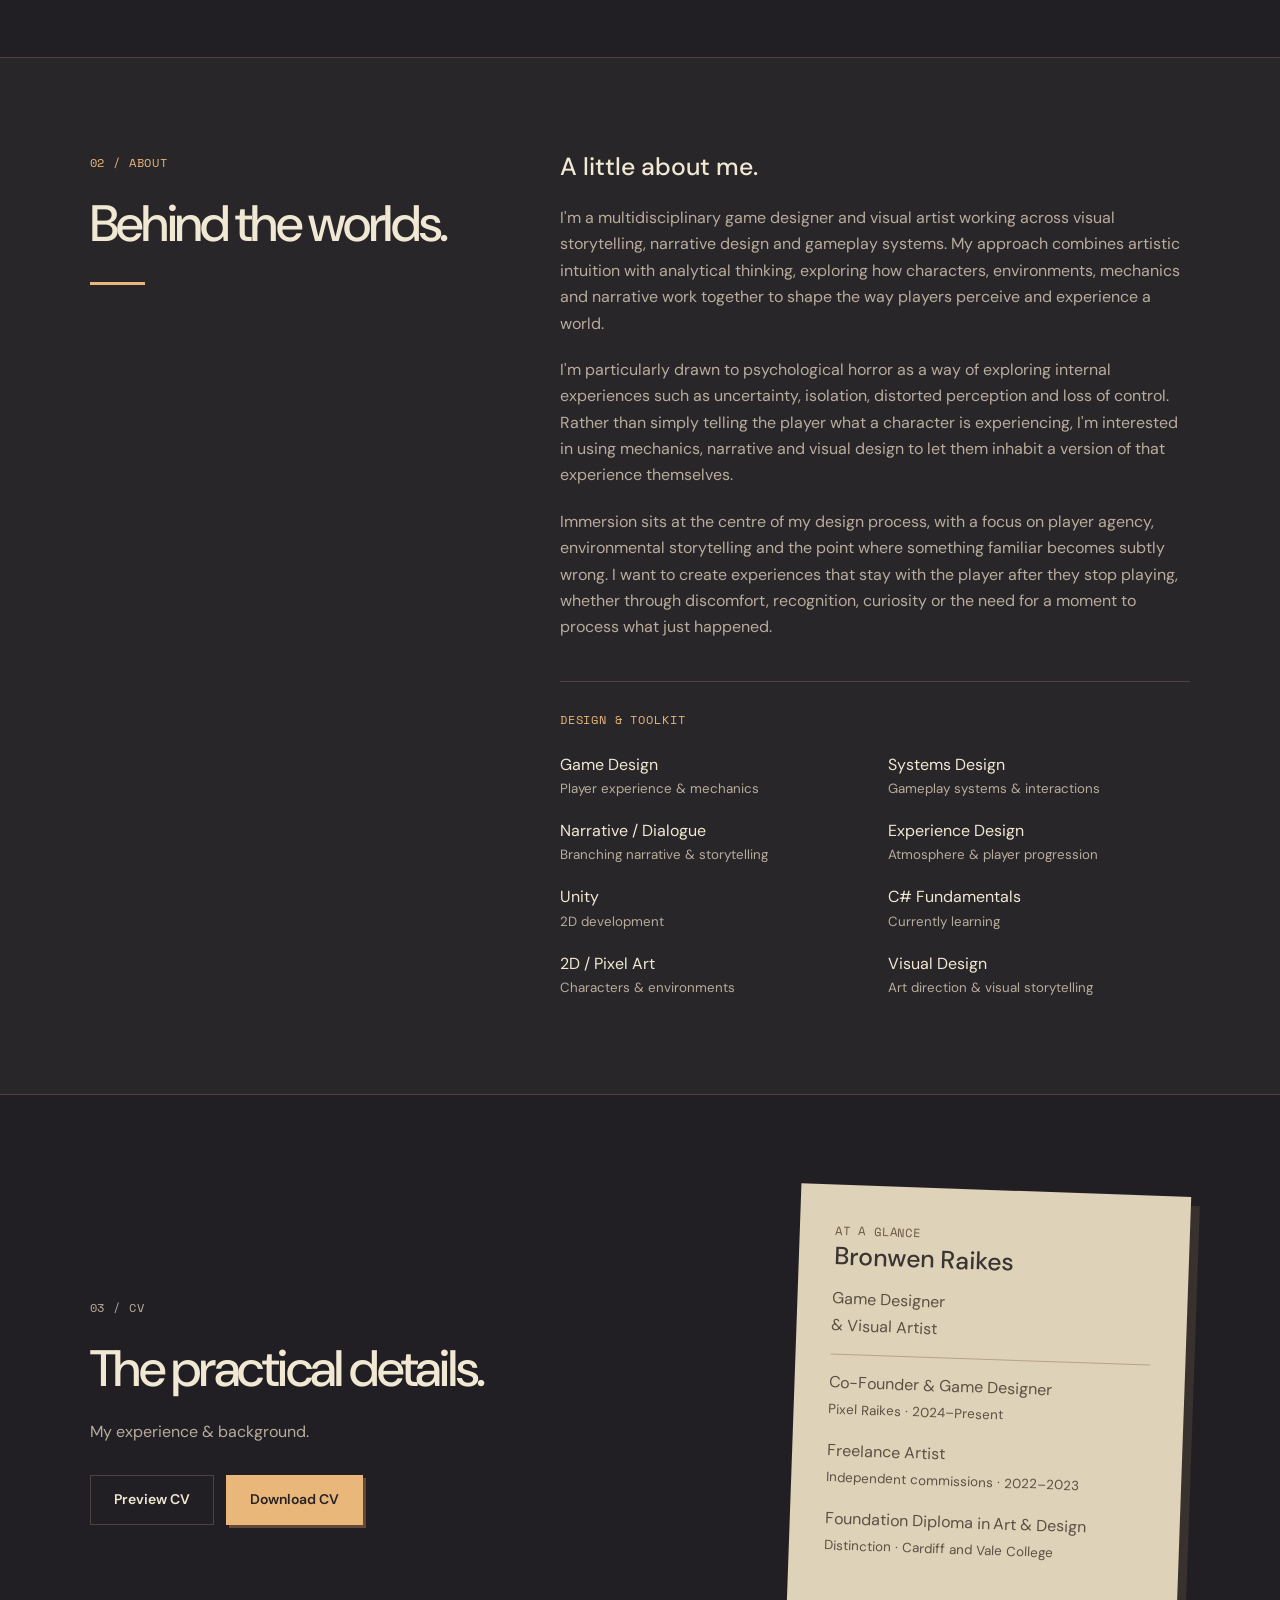
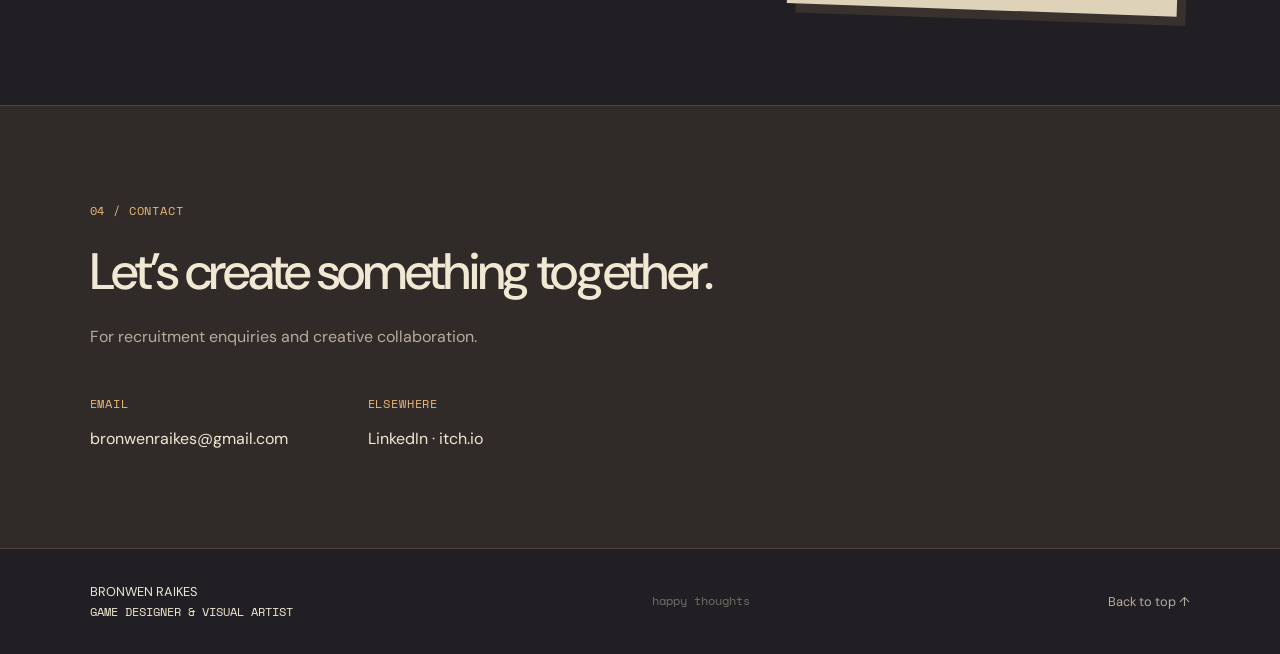
==== commit 8c1c7aa1: "fix" ====
--- a/index.html
+++ b/index.html
@@ -322,7 +322,7 @@
           process what just happened.
         </p>
 
-      </div>
+      
 
 
 
--- a/style.css
+++ b/style.css
@@ -112,9 +112,9 @@
     font-size: 1rem;
     font-weight: 600;
     letter-spacing: .05em;
+    line-height: 1.2;
     display: flex;
     align-items: center;
-    gap: 12px;
 }
 
 .mark {
@@ -124,8 +124,13 @@
 
 .mini {
     display: block;
-    color: var(--muted);
-    margin-left: 12px;
+    margin-top: 6px;
+    margin-left: 0;
+    color: var(--muted);
+    font-family: 'Space Mono', monospace;
+    font-size: .65rem;
+    font-weight: 700;
+    letter-spacing: .12em;
 }
 
 .nav nav {
